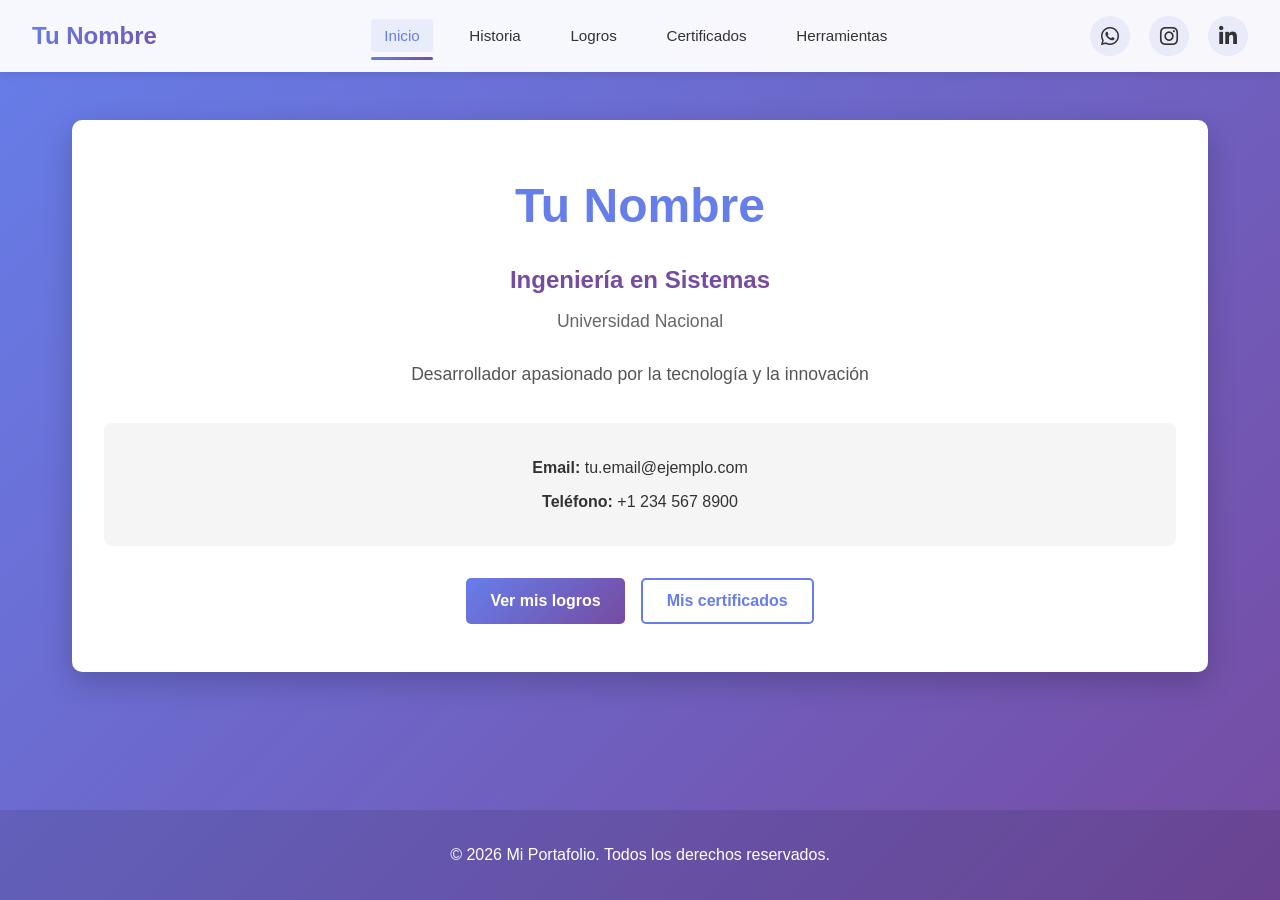
==== index.html @ fd54b454 "Add files via upload" ====
<!DOCTYPE html>
<html lang="es">
<head>
    <meta charset="UTF-8">
    <meta name="viewport" content="width=device-width, initial-scale=1.0">
    <title>Mi Portafolio</title>
    <link rel="stylesheet" href="style.css">
    <link rel="stylesheet" href="https://cdnjs.cloudflare.com/ajax/libs/font-awesome/6.4.0/css/all.min.css">
</head>
<body>
    <div class="container">
        <!-- Header/Navbar -->
        <header class="header">
            <nav class="navbar">
                <div class="nav-brand">
                    <h1 class="brand-name" id="nombreHeader"></h1>
                </div>
                <ul class="nav-menu">
                    <li><a href="#" class="nav-link active" data-seccion="inicio">Inicio</a></li>
                    <li><a href="#" class="nav-link" data-seccion="historia">Historia</a></li>
                    <li><a href="#" class="nav-link" data-seccion="logros">Logros</a></li>
                    <li><a href="#" class="nav-link" data-seccion="certificados">Certificados</a></li>
                    <li><a href="#" class="nav-link" data-seccion="herramientas">Herramientas</a></li>
                </ul>
                <div class="social-links">
                    <a href="#" id="whatsappLink" target="_blank" title="WhatsApp" class="social-link">
                        <i class="fab fa-whatsapp"></i>
                    </a>
                    <a href="#" id="instagramLink" target="_blank" title="Instagram" class="social-link">
                        <i class="fab fa-instagram"></i>
                    </a>
                    <a href="#" id="linkedinLink" target="_blank" title="LinkedIn" class="social-link">
                        <i class="fab fa-linkedin-in"></i>
                    </a>
                </div>
                <div class="hamburger">
                    <span></span>
                    <span></span>
                    <span></span>
                </div>
            </nav>
        </header>

        <!-- Main Content -->
        <main class="main-content">
            
            <!-- Sección Inicio -->
            <section id="inicio" class="seccion active">
                <div class="hero">
                    <div class="hero-content">
                        <h2 id="nombreCompleto"></h2>
                        <p class="carrera" id="carreraTexto"></p>
                        <p class="univerisidad" id="universidadTexto"></p>
                        <p class="resumen" id="resumenTexto"></p>
                        <div class="contacto-info">
                            <p><strong>Email:</strong> <span id="emailTexto"></span></p>
                            <p><strong>Teléfono:</strong> <span id="telefonoTexto"></span></p>
                        </div>
                        <div class="botones-inicio">
                            <button class="btn btn-primary" onclick="irSeccion('logros')">Ver mis logros</button>
                            <button class="btn btn-secondary" onclick="irSeccion('certificados')">Mis certificados</button>
                        </div>
                    </div>
                </div>
            </section>

            <!-- Sección Historia -->
            <section id="historia" class="seccion">
                <div class="seccion-content">
                    <h2 id="historiaTitle"></h2>
                    <p id="historiaTexto" class="descripcion-general"></p>
                    <div class="timeline">
                        <div id="timelineContainer"></div>
                    </div>
                </div>
            </section>

            <!-- Sección Logros -->
            <section id="logros" class="seccion">
                <div class="seccion-content">
                    <h2 id="logrosTitle"></h2>
                    <div class="logros-grid" id="logrosContainer"></div>
                </div>
            </section>

            <!-- Sección Certificados -->
            <section id="certificados" class="seccion">
                <div class="seccion-content">
                    <h2 id="certificadosTitle"></h2>
                    <div class="certificados-grid" id="certificadosContainer"></div>
                </div>
            </section>

            <!-- Sección Herramientas -->
            <section id="herramientas" class="seccion">
                <div class="seccion-content">
                    <h2 id="herramientasTitle"></h2>
                    <div class="herramientas-grid" id="herramientasContainer"></div>
                </div>
            </section>

        </main>

        <!-- Footer -->
        <footer class="footer">
            <p>&copy; 2026 Mi Portafolio. Todos los derechos reservados.</p>
        </footer>
    </div>

    <script src="script.js"></script>
</body>
</html>
---- style.css ----
* {
    margin: 0;
    padding: 0;
    box-sizing: border-box;
}

body {
    font-family: 'Segoe UI', Tahoma, Geneva, Verdana, sans-serif;
    color: #333;
    line-height: 1.6;
    background: linear-gradient(135deg, #667eea 0%, #764ba2 100%);
    min-height: 100vh;
}

.container {
    display: flex;
    flex-direction: column;
    min-height: 100vh;
}

/* Header y Navbar */
.header {
    background: rgba(255, 255, 255, 0.95);
    box-shadow: 0 2px 10px rgba(0, 0, 0, 0.1);
    position: sticky;
    top: 0;
    z-index: 1000;
}

.navbar {
    display: flex;
    justify-content: space-between;
    align-items: center;
    padding: 1rem 2rem;
    max-width: 100%;
    margin: 0 auto;
    width: 100%;
    gap: 1rem;
}

.nav-brand {
    flex: 0 0 auto;
    min-width: 150px;
}

.brand-name {
    font-size: 1.5rem;
    font-weight: 700;
    background: linear-gradient(135deg, #667eea 0%, #764ba2 100%);
    -webkit-background-clip: text;
    -webkit-text-fill-color: transparent;
    background-clip: text;
    margin: 0;
}

.nav-menu {
    display: flex;
    list-style: none;
    gap: 1.5rem;
    flex: 1;
    justify-content: center;
    align-items: center;
}

.nav-link {
    text-decoration: none;
    color: #333;
    font-weight: 500;
    padding: 0.5rem 0.8rem;
    border-radius: 4px;
    transition: all 0.3s ease;
    position: relative;
    white-space: nowrap;
    font-size: 0.95rem;
}

.nav-link:hover,
.nav-link.active {
    color: #667eea;
    background: rgba(102, 126, 234, 0.1);
}

.nav-link.active::after {
    content: '';
    position: absolute;
    bottom: -8px;
    left: 0;
    right: 0;
    height: 3px;
    background: linear-gradient(135deg, #667eea 0%, #764ba2 100%);
    border-radius: 2px;
}

/* Social Links */
.social-links {
    display: flex;
    gap: 1.2rem;
    align-items: center;
    flex: 0 0 auto;
    min-width: 120px;
}

.social-link {
    color: #333;
    font-size: 1.3rem;
    transition: all 0.3s ease;
    text-decoration: none;
    display: inline-flex;
    align-items: center;
    justify-content: center;
    width: 40px;
    height: 40px;
    border-radius: 50%;
    background: rgba(102, 126, 234, 0.1);
}

.social-link:hover {
    color: white;
    background: linear-gradient(135deg, #667eea 0%, #764ba2 100%);
    transform: scale(1.1) translateY(-3px);
}

.hamburger {
    display: none;
    flex-direction: column;
    cursor: pointer;
}

.hamburger span {
    width: 25px;
    height: 3px;
    background: #333;
    margin: 5px 0;
    border-radius: 3px;
    transition: all 0.3s ease;
}

/* Main Content */
.main-content {
    flex: 1;
    max-width: 1200px;
    width: 100%;
    margin: 0 auto;
    padding: 3rem 2rem;
}

.seccion {
    display: none;
    animation: fadeIn 0.5s ease-in-out;
}

.seccion.active {
    display: block;
}

@keyframes fadeIn {
    from {
        opacity: 0;
        transform: translateY(20px);
    }
    to {
        opacity: 1;
        transform: translateY(0);
    }
}

.seccion-content {
    background: white;
    border-radius: 10px;
    padding: 3rem 2rem;
    box-shadow: 0 10px 30px rgba(0, 0, 0, 0.2);
}

.seccion h2 {
    font-size: 2.5rem;
    margin-bottom: 2rem;
    color: #667eea;
    text-align: center;
}

/* Hero Section */
.hero {
    background: white;
    border-radius: 10px;
    padding: 3rem 2rem;
    box-shadow: 0 10px 30px rgba(0, 0, 0, 0.2);
}

.hero-content {
    text-align: center;
}

.hero-content h2 {
    font-size: 3rem;
    color: #667eea;
    margin-bottom: 1rem;
}

.carrera {
    font-size: 1.5rem;
    color: #764ba2;
    font-weight: 600;
    margin-bottom: 0.5rem;
}

.univerisidad {
    font-size: 1.1rem;
    color: #666;
    margin-bottom: 1.5rem;
}

.resumen {
    font-size: 1.1rem;
    color: #555;
    margin-bottom: 2rem;
    line-height: 1.8;
}

.contacto-info {
    background: #f5f5f5;
    padding: 1.5rem;
    border-radius: 8px;
    margin: 2rem 0;
}

.contacto-info p {
    margin: 0.5rem 0;
    color: #333;
}

.botones-inicio {
    display: flex;
    gap: 1rem;
    justify-content: center;
    margin-top: 2rem;
}

.btn {
    padding: 0.75rem 1.5rem;
    border: none;
    border-radius: 5px;
    font-size: 1rem;
    cursor: pointer;
    transition: all 0.3s ease;
    font-weight: 600;
}

.btn-primary {
    background: linear-gradient(135deg, #667eea 0%, #764ba2 100%);
    color: white;
}

.btn-primary:hover {
    transform: translateY(-3px);
    box-shadow: 0 10px 20px rgba(102, 126, 234, 0.3);
}

.btn-secondary {
    background: white;
    color: #667eea;
    border: 2px solid #667eea;
}

.btn-secondary:hover {
    background: #667eea;
    color: white;
}

/* Timeline */
.timeline {
    position: relative;
    padding: 2rem 0;
}

.timeline::before {
    content: '';
    position: absolute;
    left: 50%;
    transform: translateX(-50%);
    width: 2px;
    height: 100%;
    background: #e0e0e0;
}

.timeline-item {
    margin-bottom: 2rem;
    position: relative;
}

.timeline-item:nth-child(odd) .timeline-content {
    margin-left: 0;
    margin-right: 52%;
    text-align: right;
}

.timeline-item:nth-child(even) .timeline-content {
    margin-left: 52%;
}

.timeline-marker {
    position: absolute;
    left: 50%;
    top: 0;
    transform: translateX(-50%);
    width: 15px;
    height: 15px;
    background: #667eea;
    border: 3px solid white;
    border-radius: 50%;
    box-shadow: 0 0 0 3px #667eea;
}

.timeline-content {
    background: #f9f9f9;
    padding: 1.5rem;
    border-radius: 8px;
    border-left: 3px solid #667eea;
}

.timeline-content h3 {
    color: #667eea;
    margin-bottom: 0.5rem;
}

.timeline-content .ano {
    color: #764ba2;
    font-weight: 600;
}

/* Logros Grid */
.logros-grid {
    display: grid;
    grid-template-columns: repeat(auto-fit, minmax(250px, 1fr));
    gap: 2rem;
    margin-top: 2rem;
}

.logro-card {
    background: linear-gradient(135deg, #667eea 0%, #764ba2 100%);
    padding: 2rem;
    border-radius: 10px;
    text-align: center;
    color: white;
    transition: all 0.3s ease;
    box-shadow: 0 5px 15px rgba(0, 0, 0, 0.1);
}

.logro-card:hover {
    transform: translateY(-10px);
    box-shadow: 0 15px 30px rgba(102, 126, 234, 0.3);
}

.logro-icon {
    font-size: 3rem;
    margin-bottom: 1rem;
}

.logro-card h3 {
    font-size: 1.5rem;
    margin-bottom: 1rem;
}

.logro-card p {
    font-size: 0.95rem;
    line-height: 1.6;
}

/* Certificados Grid */
.certificados-grid {
    display: grid;
    grid-template-columns: repeat(auto-fit, minmax(280px, 1fr));
    gap: 2rem;
    margin-top: 2rem;
}

.certificado-card {
    background: white;
    border: 2px solid #e0e0e0;
    border-radius: 10px;
    padding: 2rem;
    transition: all 0.3s ease;
}

.certificado-card:hover {
    border-color: #667eea;
    box-shadow: 0 10px 25px rgba(102, 126, 234, 0.2);
    transform: translateY(-5px);
}

.certificado-card h3 {
    color: #667eea;
    margin-bottom: 0.5rem;
}

.certificado-meta {
    display: flex;
    gap: 1rem;
    margin: 1rem 0;
    flex-wrap: wrap;
}

.certificado-meta span {
    background: #f0f0f0;
    padding: 0.4rem 0.8rem;
    border-radius: 4px;
    font-size: 0.9rem;
    color: #666;
}

.certificado-card p {
    color: #555;
    margin-top: 1rem;
}

/* Herramientas Grid */
.herramientas-grid {
    display: grid;
    grid-template-columns: repeat(auto-fit, minmax(280px, 1fr));
    gap: 2rem;
    margin-top: 2rem;
}

.herramienta-categoria {
    background: white;
    border-radius: 10px;
    padding: 2rem;
    border-left: 5px solid #667eea;
    box-shadow: 0 5px 15px rgba(0, 0, 0, 0.1);
}

.herramienta-categoria h3 {
    color: #667eea;
    margin-bottom: 1.5rem;
    font-size: 1.3rem;
}

.herramienta-lista {
    display: flex;
    flex-wrap: wrap;
    gap: 0.8rem;
}

.herramienta-tag {
    background: linear-gradient(135deg, #667eea 0%, #764ba2 100%);
    color: white;
    padding: 0.6rem 1.2rem;
    border-radius: 20px;
    font-size: 0.9rem;
    transition: all 0.3s ease;
}

.herramienta-tag:hover {
    transform: scale(1.1);
}

/* Footer */
.footer {
    background: rgba(0, 0, 0, 0.1);
    color: white;
    text-align: center;
    padding: 2rem;
    margin-top: auto;
}

/* Responsividad 1024px y superiores */
@media (max-width: 1024px) {
    .main-content {
        padding: 2rem 1.5rem;
    }

    .seccion-content {
        padding: 2.5rem 1.5rem;
    }

    .hero-content h2 {
        font-size: 2.5rem;
    }

    .seccion h2 {
        font-size: 2rem;
    }

    .timeline::before {
        left: 20px;
    }

    .timeline-item:nth-child(odd) .timeline-content,
    .timeline-item:nth-child(even) .timeline-content {
        margin-left: 60px;
        margin-right: 0;
        text-align: left;
    }

    .timeline-marker {
        left: 20px;
        transform: translateX(-50%);
    }

    .nav-menu {
        gap: 1rem;
    }

    .nav-link {
        padding: 0.5rem 0.6rem;
        font-size: 0.9rem;
    }

    .social-link {
        font-size: 1.1rem;
        width: 36px;
        height: 36px;
    }
}

/* Responsividad 768px */
@media (max-width: 768px) {
    .navbar {
        padding: 1rem 1.5rem;
        flex-wrap: wrap;
        gap: 0.5rem;
    }

    .nav-brand {
        flex: 0 0 auto;
        min-width: 120px;
    }

    .brand-name {
        font-size: 1.3rem;
    }

    .nav-menu {
        display: none;
        position: absolute;
        top: 100%;
        left: 0;
        right: 0;
        flex-direction: column;
        background: white;
        padding: 1rem;
        gap: 0.5rem;
        box-shadow: 0 5px 15px rgba(0, 0, 0, 0.1);
        flex-basis: 100%;
    }

    .nav-menu.active {
        display: flex;
    }

    .social-links {
        display: none;
    }

    .hamburger {
        display: flex;
    }

    .hamburger.active span:nth-child(1) {
        transform: rotate(45deg) translateY(10px);
    }

    .hamburger.active span:nth-child(2) {
        opacity: 0;
    }

    .hamburger.active span:nth-child(3) {
        transform: rotate(-45deg) translateY(-10px);
    }

    .main-content {
        padding: 1.5rem 1rem;
    }

    .seccion-content {
        padding: 2rem 1.5rem;
    }

    .hero-content h2 {
        font-size: 2rem;
    }

    .carrera {
        font-size: 1.2rem;
    }

    .seccion h2 {
        font-size: 1.8rem;
    }

    .botones-inicio {
        flex-direction: column;
        gap: 1rem;
    }

    .logros-grid,
    .certificados-grid,
    .herramientas-grid {
        grid-template-columns: 1fr;
    }

    .contacto-info {
        padding: 1rem;
    }

    .resumen {
        font-size: 1rem;
    }
}

/* Responsividad 425px */
@media (max-width: 425px) {
    body {
        font-size: 14px;
    }

    .navbar {
        padding: 0.8rem 1rem;
    }

    .brand-name {
        font-size: 1.3rem;
    }

    .main-content {
        padding: 1rem 0.8rem;
    }

    .seccion-content {
        padding: 1.5rem 1rem;
        border-radius: 8px;
    }

    .hero {
        padding: 1.5rem 1rem;
    }

    .hero-content h2 {
        font-size: 1.5rem;
        margin-bottom: 0.8rem;
    }

    .carrera {
        font-size: 1rem;
    }

    .univerisidad {
        font-size: 0.95rem;
    }

    .seccion h2 {
        font-size: 1.5rem;
        margin-bottom: 1.5rem;
    }

    .logro-card {
        padding: 1.5rem 1rem;
    }

    .logro-icon {
        font-size: 2.5rem;
    }

    .logro-card h3 {
        font-size: 1.2rem;
    }

    .certificado-card {
        padding: 1.5rem;
    }

    .herramienta-tag {
        padding: 0.5rem 1rem;
        font-size: 0.85rem;
    }

    .btn {
        padding: 0.6rem 1.2rem;
        font-size: 0.95rem;
    }

    .contacto-info p {
        font-size: 0.9rem;
    }

    .timeline-content {
        padding: 1rem;
    }

    .timeline-item {
        margin-bottom: 1.5rem;
    }
}

/* Responsividad 375px */
@media (max-width: 375px) {
    .navbar {
        padding: 0.7rem 0.8rem;
    }

    .brand-name {
        font-size: 1.2rem;
    }

    .hero-content h2 {
        font-size: 1.3rem;
    }

    .carrera {
        font-size: 0.95rem;
    }

    .seccion h2 {
        font-size: 1.3rem;
        margin-bottom: 1rem;
    }

    .logro-icon {
        font-size: 2.2rem;
    }

    .logro-card h3 {
        font-size: 1rem;
    }

    .logro-card p {
        font-size: 0.85rem;
    }

    .herramienta-tag {
        padding: 0.4rem 0.8rem;
        font-size: 0.8rem;
    }

    .certificado-meta {
        gap: 0.5rem;
    }

    .certificado-meta span {
        font-size: 0.8rem;
        padding: 0.3rem 0.6rem;
    }

    .resumen {
        font-size: 0.95rem;
    }

    .contacto-info {
        padding: 0.8rem;
    }
}

/* Responsividad 320px */
@media (max-width: 320px) {
    body {
        font-size: 13px;
    }

    .navbar {
        padding: 0.6rem 0.5rem;
    }

    .brand-name {
        font-size: 1rem;
    }

    .main-content {
        padding: 0.8rem 0.5rem;
    }

    .seccion-content,
    .hero {
        padding: 1.2rem 0.8rem;
    }

    .hero-content h2 {
        font-size: 1.1rem;
    }

    .carrera {
        font-size: 0.9rem;
    }

    .seccion h2 {
        font-size: 1.1rem;
        margin-bottom: 0.8rem;
    }

    .logro-card {
        padding: 1rem 0.8rem;
    }

    .logro-icon {
        font-size: 2rem;
        margin-bottom: 0.5rem;
    }

    .logro-card h3 {
        font-size: 0.95rem;
        margin-bottom: 0.5rem;
    }

    .logro-card p {
        font-size: 0.8rem;
    }

    .certificado-card {
        padding: 1rem 0.8rem;
    }

    .certificado-card h3 {
        font-size: 1rem;
    }

    .certificado-meta {
        gap: 0.3rem;
    }

    .certificado-meta span {
        font-size: 0.75rem;
        padding: 0.25rem 0.5rem;
    }

    .herramienta-tag {
        padding: 0.35rem 0.7rem;
        font-size: 0.75rem;
    }

    .btn {
        padding: 0.5rem 1rem;
        font-size: 0.9rem;
    }

    .botones-inicio {
        gap: 0.5rem;
    }

    .resumen {
        font-size: 0.9rem;
    }

    .contacto-info {
        padding: 0.6rem;
        margin: 1rem 0;
    }

    .contacto-info p {
        font-size: 0.8rem;
        margin: 0.3rem 0;
    }

    .footer {
        padding: 1rem 0.5rem;
        font-size: 0.8rem;
    }
}

/* Animaciones y transiciones */
.seccion-content {
    transition: all 0.3s ease;
}

.logro-card,
.certificado-card,
.herramienta-categoria {
    transition: all 0.3s ease;
}
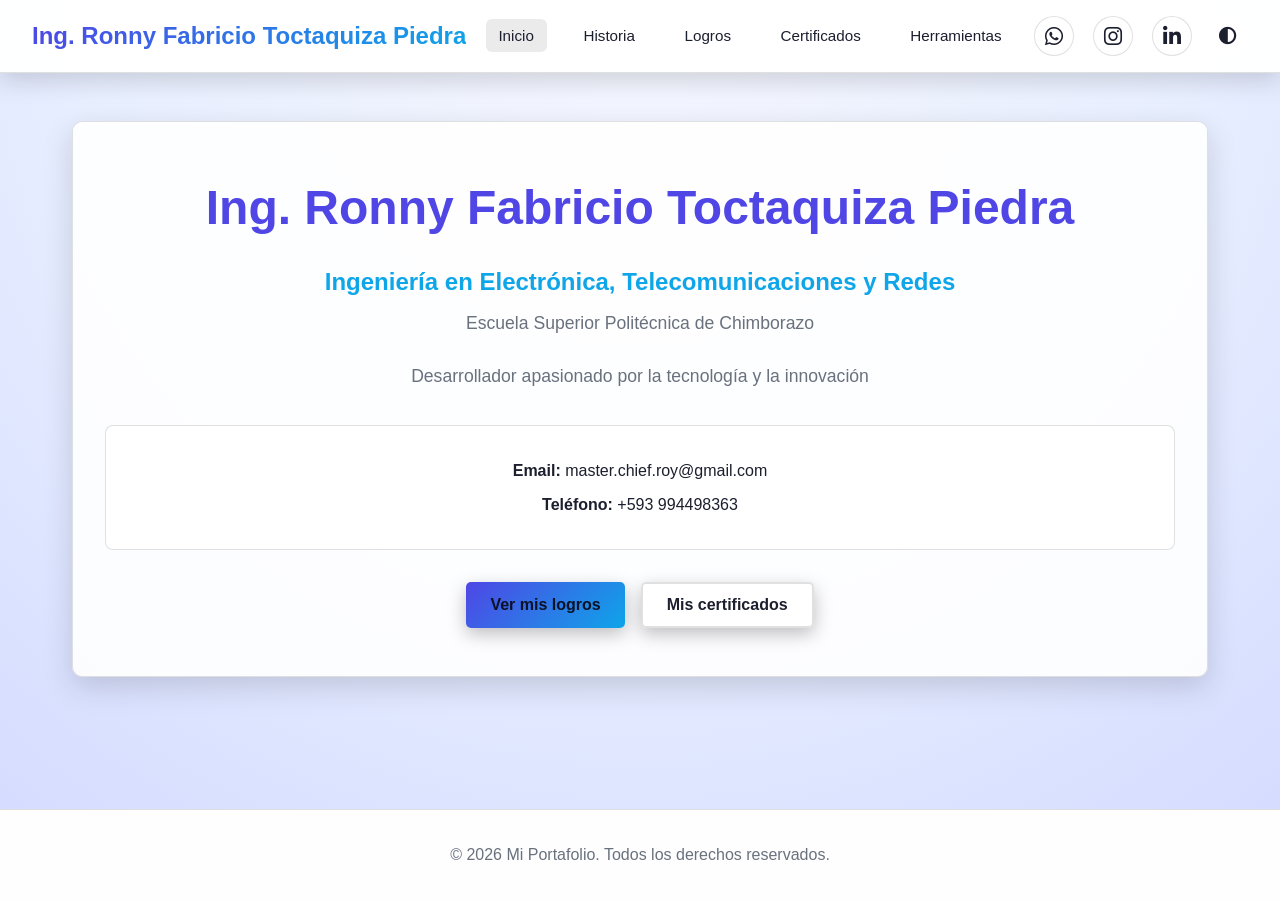
==== commit 5d2dc636: "Mejoras 1.1" ====
--- a/index.html
+++ b/index.html
@@ -33,7 +33,10 @@
                         <i class="fab fa-linkedin-in"></i>
                     </a>
                 </div>
-                <div class="hamburger">
+                <button id="themeToggle" class="theme-toggle" aria-label="Cambiar modo de tema: claro, oscuro o automático">
+                    <i class="fas fa-moon"></i>
+                </button>
+                <div class="hamburger" aria-label="Abrir menú de navegación" role="button" tabindex="0">
                     <span></span>
                     <span></span>
                     <span></span>
@@ -107,6 +110,49 @@
         </footer>
     </div>
 
+    <!-- Botón Back to Top -->
+    <button id="backToTop" class="back-to-top" aria-label="Volver arriba">
+        <i class="fas fa-arrow-up"></i>
+    </button>
+
+    <!-- Modal para certificados -->
+    <div id="certificadoModal" class="modal-overlay">
+        <div class="modal-content certificado-modal">
+            <button class="modal-close" id="modalClose" aria-label="Cerrar modal de certificado">&times;</button>
+            <div class="certificado-modal-header">
+                <div class="certificado-seal">
+                    <i class="fas fa-award certificado-seal-icon"></i>
+                </div>
+                <h2 class="certificado-modal-title" id="modalTitle"></h2>
+                <div class="certificado-ribbon">
+                    <span>Certificado</span>
+                </div>
+            </div>
+            <div class="certificado-modal-body">
+                <div class="certificado-modal-icon" id="modalIcon"></div>
+                <div class="certificado-modal-details">
+                    <div class="certificado-modal-meta">
+                        <div class="meta-item">
+                            <strong>Plataforma:</strong> <span id="modalPlataforma"></span>
+                        </div>
+                        <div class="meta-item">
+                            <strong>Año:</strong> <span id="modalFecha"></span>
+                        </div>
+                    </div>
+                    <div class="certificado-modal-description">
+                        <p id="modalDescription"></p>
+                    </div>
+                </div>
+            </div>
+            <div class="certificado-modal-footer">
+                <div class="certificado-signature">
+                    <div class="signature-line"></div>
+                    <span class="signature-text">Certificado Oficial</span>
+                </div>
+            </div>
+        </div>
+    </div>
+
     <script src="script.js"></script>
 </body>
 </html>
--- a/style.css
+++ b/style.css
@@ -4,11 +4,47 @@
     box-sizing: border-box;
 }
 
+:root {
+    --bg: radial-gradient(circle at top, #0b1228 0%, #0c101c 40%, #090b14 100%);
+    --text: #e7e7f5;
+    --muted: rgba(231, 231, 245, 0.8);
+    --surface: rgba(18, 22, 38, 0.9);
+    --surface-2: rgba(10, 14, 24, 0.88);
+    --border: rgba(255, 255, 255, 0.08);
+    --accent: #7c5cff;
+    --accent2: #54d6ff;
+    --accent3: #ffd166;
+    --card: rgba(18, 22, 38, 0.87);
+    --card-border: rgba(255, 255, 255, 0.1);
+    --btn-bg: linear-gradient(135deg, var(--accent) 0%, var(--accent2) 100%);
+    --btn-text: #0b1228;
+    --link-hover: rgba(255, 255, 255, 0.12);
+    --shadow: rgba(0, 0, 0, 0.5);
+}
+
+body.light {
+    --bg: radial-gradient(circle at top, #f5f7ff 0%, #e8efff 50%, #d2d9ff 100%);
+    --text: #1b1f2e;
+    --muted: rgba(55, 65, 81, 0.75);
+    --surface: rgba(255, 255, 255, 0.95);
+    --surface-2: rgba(255, 255, 255, 0.98);
+    --border: rgba(0, 0, 0, 0.12);
+    --accent: #4f46e5;
+    --accent2: #0ea5e9;
+    --accent3: #f59e0b;
+    --card: rgba(255, 255, 255, 0.9);
+    --card-border: rgba(0, 0, 0, 0.12);
+    --btn-bg: linear-gradient(135deg, var(--accent) 0%, var(--accent2) 100%);
+    --btn-text: #0b1228;
+    --link-hover: rgba(0, 0, 0, 0.08);
+    --shadow: rgba(0, 0, 0, 0.15);
+}
+
 body {
     font-family: 'Segoe UI', Tahoma, Geneva, Verdana, sans-serif;
-    color: #333;
+    color: var(--text);
     line-height: 1.6;
-    background: linear-gradient(135deg, #667eea 0%, #764ba2 100%);
+    background: var(--bg);
     min-height: 100vh;
 }
 
@@ -20,8 +56,9 @@
 
 /* Header y Navbar */
 .header {
-    background: rgba(255, 255, 255, 0.95);
-    box-shadow: 0 2px 10px rgba(0, 0, 0, 0.1);
+    background: var(--surface-2);
+    box-shadow: 0 8px 25px var(--shadow);
+    border-bottom: 1px solid var(--border);
     position: sticky;
     top: 0;
     z-index: 1000;
@@ -46,7 +83,7 @@
 .brand-name {
     font-size: 1.5rem;
     font-weight: 700;
-    background: linear-gradient(135deg, #667eea 0%, #764ba2 100%);
+    background: linear-gradient(135deg, var(--accent) 0%, var(--accent2) 100%);
     -webkit-background-clip: text;
     -webkit-text-fill-color: transparent;
     background-clip: text;
@@ -64,10 +101,10 @@
 
 .nav-link {
     text-decoration: none;
-    color: #333;
+    color: var(--text);
     font-weight: 500;
     padding: 0.5rem 0.8rem;
-    border-radius: 4px;
+    border-radius: 6px;
     transition: all 0.3s ease;
     position: relative;
     white-space: nowrap;
@@ -76,8 +113,8 @@
 
 .nav-link:hover,
 .nav-link.active {
-    color: #667eea;
-    background: rgba(102, 126, 234, 0.1);
+    color: var(--text);
+    background: var(--link-hover);
 }
 
 .nav-link.active::after {
@@ -87,7 +124,7 @@
     left: 0;
     right: 0;
     height: 3px;
-    background: linear-gradient(135deg, #667eea 0%, #764ba2 100%);
+    background: linear-gradient(135deg, var(--accent) 0%, var(--accent2) 100%);
     border-radius: 2px;
 }
 
@@ -101,7 +138,7 @@
 }
 
 .social-link {
-    color: #333;
+    color: var(--text);
     font-size: 1.3rem;
     transition: all 0.3s ease;
     text-decoration: none;
@@ -111,13 +148,35 @@
     width: 40px;
     height: 40px;
     border-radius: 50%;
-    background: rgba(102, 126, 234, 0.1);
+    background: var(--surface);
+    border: 1px solid var(--border);
 }
 
 .social-link:hover {
-    color: white;
-    background: linear-gradient(135deg, #667eea 0%, #764ba2 100%);
+    color: var(--btn-text);
+    background: linear-gradient(135deg, var(--accent) 0%, var(--accent2) 100%);
     transform: scale(1.1) translateY(-3px);
+}
+
+.theme-toggle {
+    display: inline-flex;
+    align-items: center;
+    justify-content: center;
+    width: 40px;
+    height: 40px;
+    border-radius: 50%;
+    background: var(--surface);
+    border: 1px solid var(--border);
+    color: var(--text);
+    font-size: 1.1rem;
+    cursor: pointer;
+    transition: all 0.25s ease;
+}
+
+.theme-toggle:hover {
+    background: linear-gradient(135deg, var(--accent) 0%, var(--accent2) 100%);
+    color: var(--btn-text);
+    transform: scale(1.1) translateY(-2px);
 }
 
 .hamburger {
@@ -129,7 +188,7 @@
 .hamburger span {
     width: 25px;
     height: 3px;
-    background: #333;
+    background: var(--text);
     margin: 5px 0;
     border-radius: 3px;
     transition: all 0.3s ease;
@@ -165,25 +224,27 @@
 }
 
 .seccion-content {
-    background: white;
+    background: var(--surface);
     border-radius: 10px;
     padding: 3rem 2rem;
-    box-shadow: 0 10px 30px rgba(0, 0, 0, 0.2);
+    box-shadow: 0 10px 30px var(--shadow);
+    border: 1px solid var(--border);
 }
 
 .seccion h2 {
     font-size: 2.5rem;
     margin-bottom: 2rem;
-    color: #667eea;
+    color: var(--accent);
     text-align: center;
 }
 
 /* Hero Section */
 .hero {
-    background: white;
+    background: var(--card);
     border-radius: 10px;
     padding: 3rem 2rem;
-    box-shadow: 0 10px 30px rgba(0, 0, 0, 0.2);
+    box-shadow: 0 10px 30px var(--shadow);
+    border: 1px solid var(--border);
 }
 
 .hero-content {
@@ -192,40 +253,41 @@
 
 .hero-content h2 {
     font-size: 3rem;
-    color: #667eea;
+    color: var(--accent);
     margin-bottom: 1rem;
 }
 
 .carrera {
     font-size: 1.5rem;
-    color: #764ba2;
+    color: var(--accent2);
     font-weight: 600;
     margin-bottom: 0.5rem;
 }
 
 .univerisidad {
     font-size: 1.1rem;
-    color: #666;
+    color: var(--muted);
     margin-bottom: 1.5rem;
 }
 
 .resumen {
     font-size: 1.1rem;
-    color: #555;
+    color: var(--muted);
     margin-bottom: 2rem;
     line-height: 1.8;
 }
 
 .contacto-info {
-    background: #f5f5f5;
+    background: var(--surface);
     padding: 1.5rem;
     border-radius: 8px;
     margin: 2rem 0;
+    border: 1px solid var(--border);
 }
 
 .contacto-info p {
     margin: 0.5rem 0;
-    color: #333;
+    color: var(--text);
 }
 
 .botones-inicio {
@@ -241,29 +303,30 @@
     border-radius: 5px;
     font-size: 1rem;
     cursor: pointer;
-    transition: all 0.3s ease;
+    transition: all 0.25s ease;
     font-weight: 600;
+    box-shadow: 0 6px 18px rgba(0, 0, 0, 0.25);
 }
 
 .btn-primary {
-    background: linear-gradient(135deg, #667eea 0%, #764ba2 100%);
-    color: white;
+    background: var(--btn-bg);
+    color: var(--btn-text);
 }
 
 .btn-primary:hover {
     transform: translateY(-3px);
-    box-shadow: 0 10px 20px rgba(102, 126, 234, 0.3);
+    box-shadow: 0 12px 24px rgba(0, 0, 0, 0.3);
 }
 
 .btn-secondary {
-    background: white;
-    color: #667eea;
-    border: 2px solid #667eea;
+    background: var(--surface);
+    color: var(--text);
+    border: 2px solid var(--border);
 }
 
 .btn-secondary:hover {
-    background: #667eea;
-    color: white;
+    background: rgba(255, 255, 255, 0.12);
+    color: var(--text);
 }
 
 /* Timeline */
@@ -279,7 +342,7 @@
     transform: translateX(-50%);
     width: 2px;
     height: 100%;
-    background: #e0e0e0;
+    background: rgba(255, 255, 255, 0.15);
 }
 
 .timeline-item {
@@ -304,26 +367,27 @@
     transform: translateX(-50%);
     width: 15px;
     height: 15px;
-    background: #667eea;
-    border: 3px solid white;
+    background: var(--accent);
+    border: 3px solid rgba(255, 255, 255, 0.15);
     border-radius: 50%;
-    box-shadow: 0 0 0 3px #667eea;
+    box-shadow: 0 0 0 3px rgba(124, 92, 255, 0.35);
 }
 
 .timeline-content {
-    background: #f9f9f9;
+    background: var(--surface);
     padding: 1.5rem;
     border-radius: 8px;
-    border-left: 3px solid #667eea;
+    border-left: 3px solid var(--accent);
+    border: 1px solid var(--border);
 }
 
 .timeline-content h3 {
-    color: #667eea;
+    color: var(--accent2);
     margin-bottom: 0.5rem;
 }
 
 .timeline-content .ano {
-    color: #764ba2;
+    color: var(--accent);
     font-weight: 600;
 }
 
@@ -336,23 +400,28 @@
 }
 
 .logro-card {
-    background: linear-gradient(135deg, #667eea 0%, #764ba2 100%);
+    background: linear-gradient(135deg, var(--accent) 0%, var(--accent3) 100%);
     padding: 2rem;
     border-radius: 10px;
     text-align: center;
-    color: white;
+    color: var(--text);
     transition: all 0.3s ease;
-    box-shadow: 0 5px 15px rgba(0, 0, 0, 0.1);
+    box-shadow: 0 5px 15px rgba(0, 0, 0, 0.25);
 }
 
 .logro-card:hover {
     transform: translateY(-10px);
-    box-shadow: 0 15px 30px rgba(102, 126, 234, 0.3);
+    box-shadow: 0 15px 30px rgba(124, 92, 255, 0.3);
 }
 
 .logro-icon {
-    font-size: 3rem;
+    font-size: 2.8rem;
     margin-bottom: 1rem;
+    color: var(--btn-text);
+}
+
+.logro-icon i {
+    display: inline-block;
 }
 
 .logro-card h3 {
@@ -374,22 +443,33 @@
 }
 
 .certificado-card {
-    background: white;
-    border: 2px solid #e0e0e0;
+    background: var(--card);
+    border: 2px solid var(--card-border);
     border-radius: 10px;
     padding: 2rem;
     transition: all 0.3s ease;
 }
 
 .certificado-card:hover {
-    border-color: #667eea;
-    box-shadow: 0 10px 25px rgba(102, 126, 234, 0.2);
+    border-color: rgba(124, 92, 255, 0.8);
+    box-shadow: 0 10px 25px rgba(124, 92, 255, 0.25);
     transform: translateY(-5px);
 }
 
 .certificado-card h3 {
-    color: #667eea;
-    margin-bottom: 0.5rem;
+    color: var(--accent2);
+    margin: 0.5rem 0 0.75rem;
+}
+
+.certificado-header {
+    display: flex;
+    align-items: center;
+    gap: 0.75rem;
+}
+
+.certificado-icon {
+    font-size: 1.6rem;
+    color: var(--accent);
 }
 
 .certificado-meta {
@@ -400,66 +480,133 @@
 }
 
 .certificado-meta span {
-    background: #f0f0f0;
+    background: rgba(255, 255, 255, 0.06);
     padding: 0.4rem 0.8rem;
     border-radius: 4px;
     font-size: 0.9rem;
-    color: #666;
+    color: var(--muted);
 }
 
 .certificado-card p {
-    color: #555;
+    color: var(--text);
     margin-top: 1rem;
 }
 
-/* Herramientas Grid */
+/* Herramientas / Skills Grid */
 .herramientas-grid {
     display: grid;
-    grid-template-columns: repeat(auto-fit, minmax(280px, 1fr));
+    grid-template-columns: repeat(auto-fit, minmax(260px, 1fr));
     gap: 2rem;
     margin-top: 2rem;
 }
 
-.herramienta-categoria {
-    background: white;
-    border-radius: 10px;
+.skill-card {
+    background: var(--card);
+    border-radius: 15px;
     padding: 2rem;
-    border-left: 5px solid #667eea;
-    box-shadow: 0 5px 15px rgba(0, 0, 0, 0.1);
-}
-
-.herramienta-categoria h3 {
-    color: #667eea;
+    transition: all 0.3s ease;
+    box-shadow: 0 8px 20px rgba(0, 0, 0, 0.25);
+    border: 1px solid var(--border);
+    position: relative;
+    overflow: hidden;
+    opacity: 0;
+    transform: translateY(22px);
+}
+
+.skill-card.in-view {
+    opacity: 1;
+    transform: translateY(0);
+}
+
+.skill-card::before {
+    content: '';
+    position: absolute;
+    inset: 0;
+    background: linear-gradient(135deg, rgba(124, 92, 255, 0.18), rgba(84, 214, 255, 0.08), rgba(255, 209, 102, 0.12));
+    opacity: 0;
+    transition: opacity 0.35s ease;
+}
+
+.skill-card:hover::before {
+    opacity: 1;
+}
+
+.skill-header {
+    display: flex;
+    flex-direction: column;
+    align-items: center;
+    gap: 0.7rem;
     margin-bottom: 1.5rem;
-    font-size: 1.3rem;
-}
-
-.herramienta-lista {
+}
+
+.skill-icon {
+    width: 56px;
+    height: 56px;
+    border-radius: 14px;
     display: flex;
-    flex-wrap: wrap;
-    gap: 0.8rem;
-}
-
-.herramienta-tag {
-    background: linear-gradient(135deg, #667eea 0%, #764ba2 100%);
-    color: white;
-    padding: 0.6rem 1.2rem;
-    border-radius: 20px;
-    font-size: 0.9rem;
+    align-items: center;
+    justify-content: center;
+    background: rgba(255, 255, 255, 0.1);
+    border: 1px solid rgba(255, 255, 255, 0.12);
+    color: var(--accent);
+    font-size: 1.6rem;
+}
+
+.skill-name {
+    font-size: 1.25rem;
+    font-weight: 700;
+    color: var(--text);
+    text-align: center;
+}
+
+.skill-progress {
+    width: 100%;
+    height: 10px;
+    border-radius: 999px;
+    background: rgba(255, 255, 255, 0.1);
+    overflow: hidden;
+    margin: 1.25rem 0 0.75rem;
+}
+
+.skill-bar {
+    height: 100%;
+    background: linear-gradient(135deg, var(--accent) 0%, var(--accent2) 100%);
+    width: 0;
+    border-radius: 999px;
+    transition: width 1.2s cubic-bezier(0.4, 0, 0.2, 1);
+    transform-origin: left;
+}
+
+.skill-card:hover .skill-bar {
+    animation: pulse-bar 0.6s ease-in-out;
+}
+
+.skill-value {
+    text-align: center;
+    font-weight: 600;
+    color: var(--muted);
+    transition: color 0.3s ease;
+}
+
+.skill-card:hover .skill-value {
+    color: var(--accent);
+    transform: scale(1.05);
     transition: all 0.3s ease;
 }
 
-.herramienta-tag:hover {
-    transform: scale(1.1);
+.skill-card:hover {
+    transform: translateY(-6px);
+    box-shadow: 0 18px 35px rgba(0, 0, 0, 0.35);
 }
 
 /* Footer */
 .footer {
-    background: rgba(0, 0, 0, 0.1);
-    color: white;
+    background: var(--surface-2);
+    color: var(--muted);
     text-align: center;
     padding: 2rem;
     margin-top: auto;
+    border-top: 1px solid var(--border);
 }
 
 /* Responsividad 1024px y superiores */
@@ -536,11 +683,12 @@
         left: 0;
         right: 0;
         flex-direction: column;
-        background: white;
+        background: var(--surface-2);
         padding: 1rem;
         gap: 0.5rem;
-        box-shadow: 0 5px 15px rgba(0, 0, 0, 0.1);
+        box-shadow: 0 5px 15px rgba(0, 0, 0, 0.35);
         flex-basis: 100%;
+        border-top: 1px solid var(--border);
     }
 
     .nav-menu.active {
@@ -864,3 +1012,568 @@
 .herramienta-categoria {
     transition: all 0.3s ease;
 }
+
+/* Modal Styles */
+.modal-overlay {
+    display: none;
+    position: fixed;
+    top: 0;
+    left: 0;
+    width: 100%;
+    height: 100%;
+    background: rgba(0, 0, 0, 0.8);
+    backdrop-filter: blur(5px);
+    z-index: 1000;
+    justify-content: center;
+    align-items: center;
+    animation: fadeIn 0.3s ease;
+}
+
+.modal-content {
+    background: var(--card);
+    border-radius: 15px;
+    max-width: 600px;
+    width: 90%;
+    max-height: 80vh;
+    overflow-y: auto;
+    position: relative;
+    box-shadow: 0 20px 40px rgba(0, 0, 0, 0.3);
+    animation: slideIn 0.3s ease;
+}
+
+.modal-close {
+    position: absolute;
+    top: 15px;
+    right: 15px;
+    background: none;
+    border: none;
+    font-size: 2rem;
+    color: var(--text);
+    cursor: pointer;
+    z-index: 1001;
+    transition: color 0.3s ease;
+}
+
+.modal-close:hover {
+    color: var(--accent);
+}
+
+/* Certificate Modal Specific Styles */
+.certificado-modal {
+    padding: 0;
+    border: 3px solid var(--accent);
+    background: linear-gradient(135deg, var(--card) 0%, rgba(124, 92, 255, 0.05) 100%);
+    position: relative;
+}
+
+.certificado-modal::before {
+    content: '';
+    position: absolute;
+    top: 0;
+    left: 0;
+    right: 0;
+    bottom: 0;
+    background: 
+        radial-gradient(circle at 20% 20%, rgba(124, 92, 255, 0.1) 0%, transparent 50%),
+        radial-gradient(circle at 80% 80%, rgba(255, 107, 53, 0.1) 0%, transparent 50%);
+    pointer-events: none;
+    border-radius: 15px;
+}
+
+.certificado-modal-header {
+    text-align: center;
+    padding: 2rem 2rem 1rem;
+    position: relative;
+    border-bottom: 2px solid var(--accent);
+    background: linear-gradient(90deg, rgba(124, 92, 255, 0.1) 0%, rgba(255, 107, 53, 0.1) 100%);
+}
+
+.certificado-seal {
+    position: absolute;
+    top: -20px;
+    left: 50%;
+    transform: translateX(-50%);
+    width: 60px;
+    height: 60px;
+    background: linear-gradient(45deg, var(--accent), var(--accent2));
+    border-radius: 50%;
+    display: flex;
+    align-items: center;
+    justify-content: center;
+    box-shadow: 0 4px 15px rgba(124, 92, 255, 0.3);
+}
+
+.certificado-seal-icon {
+    font-size: 2rem;
+    color: white;
+}
+
+.certificado-modal-title {
+    font-size: 1.8rem;
+    font-weight: 700;
+    color: var(--accent);
+    margin: 1rem 0 0.5rem;
+    font-style: italic;
+    text-transform: uppercase;
+    letter-spacing: 1px;
+}
+
+.certificado-ribbon {
+    position: absolute;
+    top: 10px;
+    right: 20px;
+    background: linear-gradient(45deg, var(--accent), var(--accent2));
+    color: white;
+    padding: 0.3rem 1rem;
+    border-radius: 20px;
+    font-size: 0.8rem;
+    font-weight: 600;
+    text-transform: uppercase;
+    letter-spacing: 0.5px;
+    box-shadow: 0 2px 8px rgba(124, 92, 255, 0.3);
+}
+
+.certificado-modal-body {
+    padding: 2rem;
+    display: flex;
+    flex-direction: column;
+    align-items: center;
+    gap: 1.5rem;
+}
+
+.certificado-modal-main-icon {
+    font-size: 4rem;
+    color: var(--accent);
+    margin-bottom: 0.5rem;
+}
+
+.certificado-modal-details {
+    width: 100%;
+    text-align: center;
+}
+
+.certificado-modal-meta {
+    display: flex;
+    justify-content: center;
+    gap: 2rem;
+    margin-bottom: 1.5rem;
+    flex-wrap: wrap;
+}
+
+.meta-item {
+    background: rgba(124, 92, 255, 0.1);
+    padding: 0.5rem 1rem;
+    border-radius: 8px;
+    border: 1px solid rgba(124, 92, 255, 0.2);
+}
+
+.meta-item strong {
+    color: var(--accent);
+    font-style: italic;
+}
+
+.certificado-modal-description {
+    background: rgba(255, 255, 255, 0.05);
+    padding: 1.5rem;
+    border-radius: 10px;
+    border-left: 4px solid var(--accent);
+    font-style: italic;
+}
+
+.certificado-modal-description p {
+    color: var(--text);
+    line-height: 1.6;
+    margin: 0;
+    font-size: 1.1rem;
+}
+
+.certificado-modal-footer {
+    padding: 1.5rem 2rem 2rem;
+    text-align: center;
+    border-top: 2px solid rgba(124, 92, 255, 0.2);
+}
+
+.certificado-signature {
+    display: inline-block;
+}
+
+.signature-line {
+    width: 200px;
+    height: 2px;
+    background: linear-gradient(90deg, transparent, var(--accent), transparent);
+    margin-bottom: 0.5rem;
+}
+
+.signature-text {
+    font-size: 0.9rem;
+    color: var(--muted);
+    font-style: italic;
+}
+
+/* Enhanced Certificate Card Styles */
+.certificado-card {
+    background: 
+        linear-gradient(135deg, var(--card) 0%, rgba(124, 92, 255, 0.03) 100%),
+        url('data:image/svg+xml,<svg xmlns="http://www.w3.org/2000/svg" viewBox="0 0 100 100"><defs><pattern id="certificate-pattern" x="0" y="0" width="20" height="20" patternUnits="userSpaceOnUse"><circle cx="10" cy="10" r="1" fill="rgba(124, 92, 255, 0.1)"/></pattern></defs><rect width="100" height="100" fill="url(%23certificate-pattern)"/></svg>');
+    border: 2px solid var(--card-border);
+    border-radius: 12px;
+    padding: 2rem;
+    transition: all 0.3s ease;
+    position: relative;
+    overflow: hidden;
+}
+
+.certificado-card::before {
+    content: '';
+    position: absolute;
+    top: 0;
+    left: 0;
+    right: 0;
+    height: 4px;
+    background: linear-gradient(90deg, var(--accent), var(--accent2));
+}
+
+.certificado-card:hover {
+    border-color: var(--accent);
+    box-shadow: 
+        0 15px 35px rgba(124, 92, 255, 0.2),
+        0 0 20px rgba(124, 92, 255, 0.1);
+    transform: translateY(-8px) scale(1.02);
+}
+
+.certificado-card h3 {
+    color: var(--accent2);
+    margin: 0.5rem 0 0.75rem;
+    font-style: italic;
+    font-weight: 600;
+    text-align: center;
+    position: relative;
+}
+
+.certificado-card h3::after {
+    content: '';
+    position: absolute;
+    bottom: -5px;
+    left: 50%;
+    transform: translateX(-50%);
+    width: 50px;
+    height: 2px;
+    background: linear-gradient(90deg, var(--accent), var(--accent2));
+    border-radius: 1px;
+}
+
+.certificado-header {
+    display: flex;
+    flex-direction: column;
+    align-items: center;
+    gap: 0.75rem;
+    margin-bottom: 1rem;
+}
+
+.certificado-icon {
+    font-size: 2.5rem;
+    color: var(--accent);
+    background: rgba(124, 92, 255, 0.1);
+    padding: 1rem;
+    border-radius: 50%;
+    border: 2px solid rgba(124, 92, 255, 0.2);
+}
+
+.certificado-meta {
+    display: flex;
+    justify-content: center;
+    gap: 1rem;
+    margin: 1rem 0;
+    flex-wrap: wrap;
+}
+
+.certificado-meta span {
+    background: linear-gradient(135deg, rgba(124, 92, 255, 0.1), rgba(255, 107, 53, 0.1));
+    padding: 0.5rem 1rem;
+    border-radius: 20px;
+    font-size: 0.9rem;
+    color: var(--text);
+    border: 1px solid rgba(124, 92, 255, 0.2);
+    font-style: italic;
+    font-weight: 500;
+}
+
+.certificado-card p {
+    color: var(--text);
+    margin-top: 1rem;
+    text-align: center;
+    line-height: 1.6;
+    font-style: italic;
+}
+
+/* Animations */
+@keyframes fadeIn {
+    from { opacity: 0; }
+    to { opacity: 1; }
+}
+
+@keyframes slideIn {
+    from { 
+        opacity: 0;
+        transform: scale(0.9) translateY(-20px);
+    }
+    to { 
+        opacity: 1;
+        transform: scale(1) translateY(0);
+    }
+}
+
+@keyframes pulse-bar {
+    0% { transform: scaleY(1); }
+    50% { transform: scaleY(1.2); }
+    100% { transform: scaleY(1); }
+}
+
+@keyframes modalPop {
+    0% { 
+        opacity: 0;
+        transform: scale(0.7) rotate(-5deg);
+    }
+    50% {
+        opacity: 0.8;
+        transform: scale(1.05) rotate(1deg);
+    }
+    100% { 
+        opacity: 1;
+        transform: scale(1) rotate(0deg);
+    }
+}
+
+/* Microinteractions */
+.skill-card {
+    transition: all 0.3s cubic-bezier(0.4, 0, 0.2, 1);
+}
+
+.skill-card:hover {
+    transform: translateY(-8px) scale(1.02);
+    box-shadow: 
+        0 20px 40px rgba(0, 0, 0, 0.15),
+        0 0 20px rgba(124, 92, 255, 0.1);
+}
+
+.skill-icon {
+    transition: all 0.4s cubic-bezier(0.175, 0.885, 0.32, 1.275);
+}
+
+.skill-card:hover .skill-icon {
+    transform: scale(1.1) rotate(5deg);
+    filter: drop-shadow(0 4px 8px rgba(0, 0, 0, 0.2));
+}
+
+.certificado-card {
+    transition: all 0.4s cubic-bezier(0.175, 0.885, 0.32, 1.275);
+}
+
+.certificado-card:hover {
+    transform: translateY(-10px) scale(1.03) rotate(1deg);
+}
+
+.certificado-card:active {
+    transform: translateY(-5px) scale(0.98);
+}
+
+.theme-toggle {
+    transition: all 0.3s cubic-bezier(0.4, 0, 0.2, 1);
+}
+
+.theme-toggle:hover {
+    transform: scale(1.1);
+}
+
+.theme-toggle:active {
+    transform: scale(0.95);
+}
+
+.back-to-top {
+    transition: all 0.3s cubic-bezier(0.4, 0, 0.2, 1);
+}
+
+.back-to-top:hover {
+    transform: translateY(-3px) scale(1.1);
+}
+
+.back-to-top:active {
+    transform: scale(0.9);
+}
+
+/* Modal animations with microinteractions */
+.modal-content {
+    animation: modalPop 0.5s cubic-bezier(0.175, 0.885, 0.32, 1.275);
+}
+
+.modal-close:hover {
+    transform: scale(1.2) rotate(90deg);
+    background: rgba(255, 255, 255, 0.1);
+    border-radius: 50%;
+}
+
+/* Button hover effects */
+.nav-link {
+    transition: all 0.3s ease;
+    position: relative;
+}
+
+.nav-link:hover {
+    transform: translateY(-2px);
+}
+
+.nav-link::after {
+    content: '';
+    position: absolute;
+    bottom: -5px;
+    left: 50%;
+    width: 0;
+    height: 2px;
+    background: var(--accent);
+    transition: all 0.3s ease;
+    transform: translateX(-50%);
+}
+
+.nav-link:hover::after {
+    width: 100%;
+}
+
+.social-link {
+    transition: all 0.3s cubic-bezier(0.4, 0, 0.2, 1);
+}
+
+.social-link:hover {
+    transform: scale(1.2) rotate(10deg);
+    filter: drop-shadow(0 4px 8px rgba(0, 0, 0, 0.3));
+}
+
+/* Accessibility improvements */
+@media (prefers-reduced-motion: reduce) {
+    *,
+    *::before,
+    *::after {
+        animation-duration: 0.01ms !important;
+        animation-iteration-count: 1 !important;
+        transition-duration: 0.01ms !important;
+    }
+}
+
+/* Focus states for accessibility */
+.nav-link:focus,
+.theme-toggle:focus,
+.back-to-top:focus,
+.modal-close:focus,
+.social-link:focus {
+    outline: 2px solid var(--accent);
+    outline-offset: 2px;
+}
+
+.hamburger:focus {
+    outline: 2px solid var(--accent);
+    outline-offset: 2px;
+}
+
+/* High contrast mode support */
+@media (prefers-contrast: high) {
+    :root {
+        --text: #ffffff;
+        --muted: #cccccc;
+        --border: #ffffff;
+        --card-border: #ffffff;
+    }
+    
+    body.light {
+        --text: #000000;
+        --muted: #333333;
+        --border: #000000;
+        --card-border: #000000;
+    }
+}
+
+/* Improved text contrast */
+.skill-name,
+.certificado-card h3,
+.seccion h2 {
+    font-weight: 600;
+}
+
+/* Better button contrast */
+.theme-toggle,
+.back-to-top {
+    border: 2px solid transparent;
+}
+
+.theme-toggle:focus,
+.back-to-top:focus {
+    border-color: var(--accent);
+}
+
+/* Responsive Modal */
+@media (max-width: 768px) {
+    .certificado-modal-title {
+        font-size: 1.4rem;
+    }
+    
+    .certificado-modal-body {
+        padding: 1.5rem;
+    }
+    
+    .certificado-modal-meta {
+        flex-direction: column;
+        gap: 1rem;
+    }
+    
+    .certificado-seal {
+        width: 50px;
+        height: 50px;
+    }
+    
+    .certificado-seal-icon {
+        font-size: 1.5rem;
+    }
+}
+
+/* Back to Top Button */
+.back-to-top {
+    position: fixed;
+    bottom: 2rem;
+    right: 2rem;
+    width: 50px;
+    height: 50px;
+    background: var(--accent);
+    color: white;
+    border: none;
+    border-radius: 50%;
+    cursor: pointer;
+    opacity: 0;
+    visibility: hidden;
+    transition: all 0.3s ease;
+    z-index: 999;
+    box-shadow: 0 4px 12px rgba(0, 0, 0, 0.3);
+    display: flex;
+    align-items: center;
+    justify-content: center;
+    font-size: 1.2rem;
+}
+
+.back-to-top:hover {
+    background: var(--accent2);
+    transform: translateY(-2px);
+    box-shadow: 0 6px 16px rgba(0, 0, 0, 0.4);
+}
+
+.back-to-top.show {
+    opacity: 1;
+    visibility: visible;
+}
+
+/* Responsive Back to Top */
+@media (max-width: 768px) {
+    .back-to-top {
+        bottom: 1.5rem;
+        right: 1.5rem;
+        width: 45px;
+        height: 45px;
+        font-size: 1rem;
+    }
+}
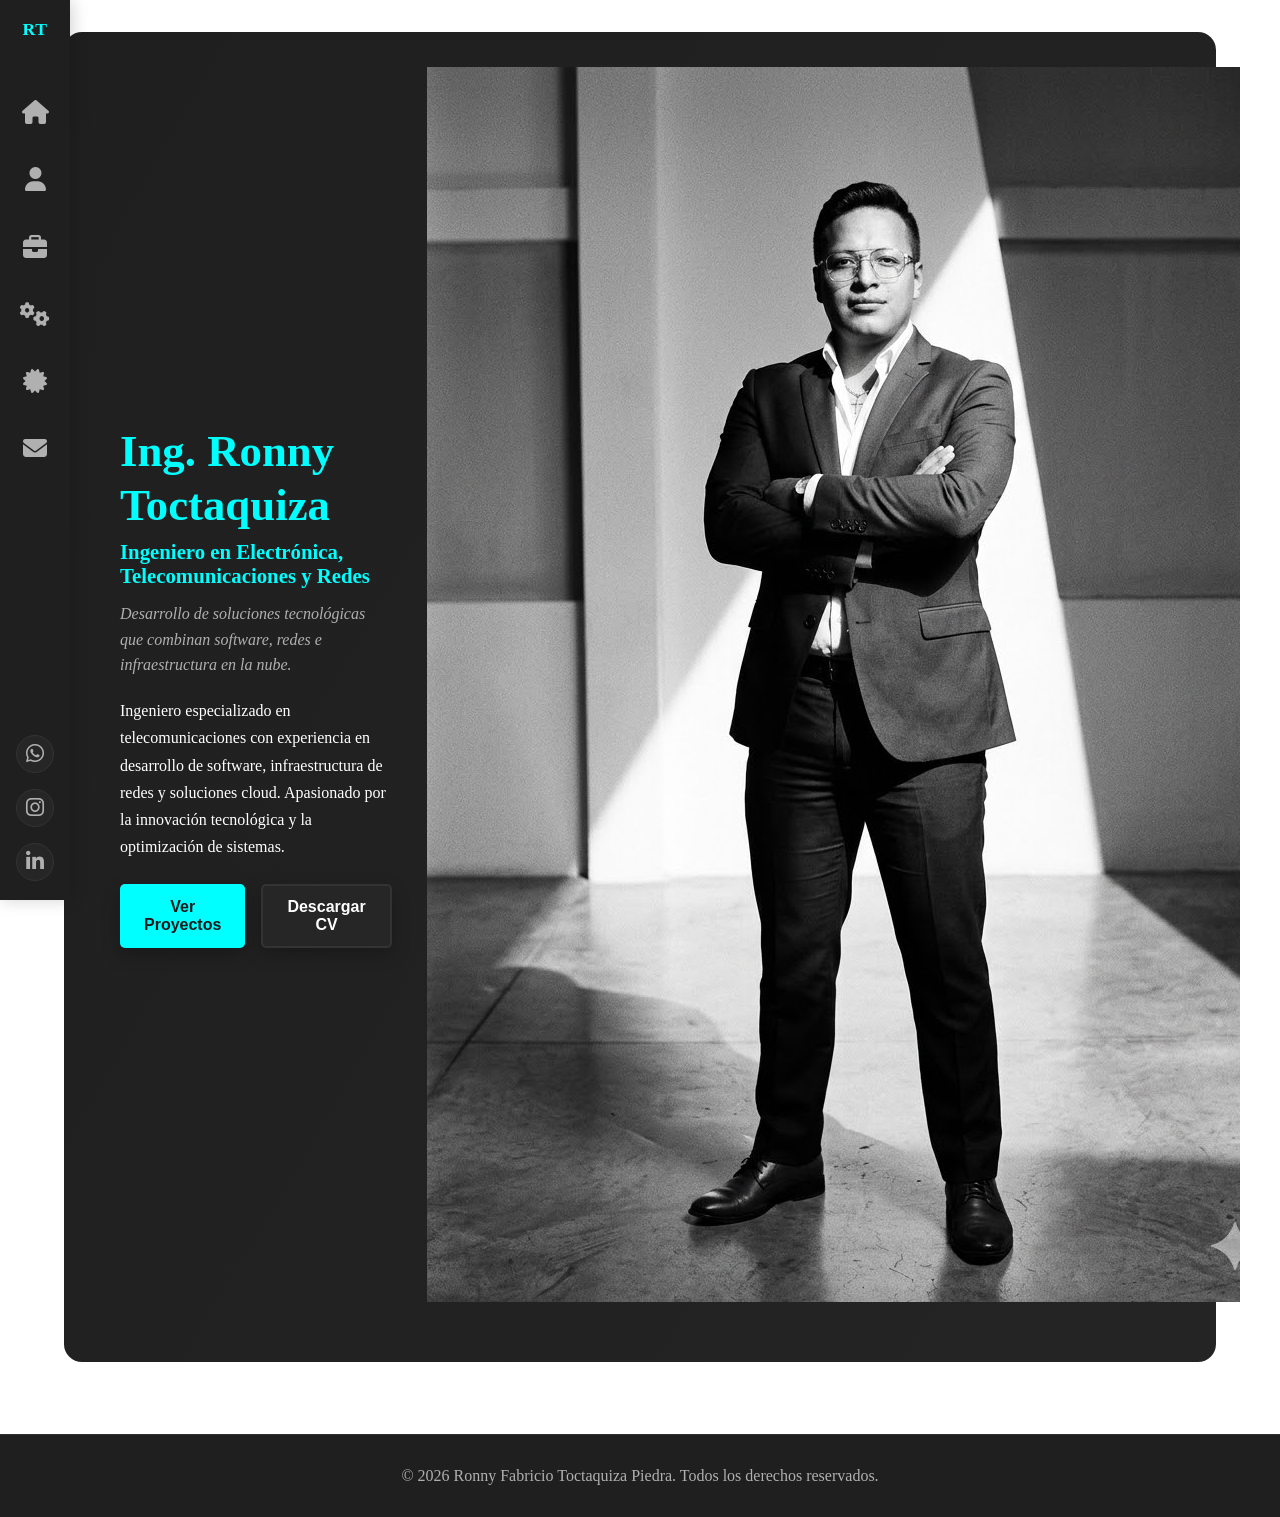
==== commit 321e375f: "1.2" ====
--- a/index.html
+++ b/index.html
@@ -3,71 +3,86 @@
 <head>
     <meta charset="UTF-8">
     <meta name="viewport" content="width=device-width, initial-scale=1.0">
-    <title>Mi Portafolio</title>
+    <meta name="description" content="Portafolio profesional de Ronny Fabricio Toctaquiza Piedra. Proyectos, experiencia, certificaciones y contacto. Ingeniero en Telecomunicaciones, desarrollador de software y redes.">
+    <meta name="keywords" content="portafolio, Ronny Toctaquiza, ingeniero, telecomunicaciones, software, redes, proyectos, certificaciones, Ecuador, desarrollador, tecnología">
+    <meta name="author" content="Ronny Fabricio Toctaquiza Piedra">
+    <title>Mi Portafolio | Ronny Toctaquiza</title>
     <link rel="stylesheet" href="style.css">
+    <link rel="preconnect" href="https://fonts.googleapis.com">
+    <link rel="preconnect" href="https://fonts.gstatic.com" crossorigin>
+    <link href="https://fonts.googleapis.com/css2?family=Fira+Code:wght@400;600&display=swap" rel="stylesheet">
     <link rel="stylesheet" href="https://cdnjs.cloudflare.com/ajax/libs/font-awesome/6.4.0/css/all.min.css">
 </head>
 <body>
+    <!-- Botón de cambio de tema eliminado -->
     <div class="container">
-        <!-- Header/Navbar -->
-        <header class="header">
-            <nav class="navbar">
-                <div class="nav-brand">
-                    <h1 class="brand-name" id="nombreHeader"></h1>
-                </div>
-                <ul class="nav-menu">
-                    <li><a href="#" class="nav-link active" data-seccion="inicio">Inicio</a></li>
-                    <li><a href="#" class="nav-link" data-seccion="historia">Historia</a></li>
-                    <li><a href="#" class="nav-link" data-seccion="logros">Logros</a></li>
-                    <li><a href="#" class="nav-link" data-seccion="certificados">Certificados</a></li>
-                    <li><a href="#" class="nav-link" data-seccion="herramientas">Herramientas</a></li>
-                </ul>
-                <div class="social-links">
-                    <a href="#" id="whatsappLink" target="_blank" title="WhatsApp" class="social-link">
-                        <i class="fab fa-whatsapp"></i>
-                    </a>
-                    <a href="#" id="instagramLink" target="_blank" title="Instagram" class="social-link">
-                        <i class="fab fa-instagram"></i>
-                    </a>
-                    <a href="#" id="linkedinLink" target="_blank" title="LinkedIn" class="social-link">
-                        <i class="fab fa-linkedin-in"></i>
-                    </a>
-                </div>
-                <button id="themeToggle" class="theme-toggle" aria-label="Cambiar modo de tema: claro, oscuro o automático">
-                    <i class="fas fa-moon"></i>
-                </button>
-                <div class="hamburger" aria-label="Abrir menú de navegación" role="button" tabindex="0">
-                    <span></span>
-                    <span></span>
-                    <span></span>
-                </div>
+        <!-- Panel lateral de navegación -->
+        <aside class="side-panel">
+            <div class="side-panel-brand">
+                <h1 class="brand-name" id="nombreHeader"></h1>
+            </div>
+            <nav class="side-nav">
+                <a href="#" class="side-nav-link" data-seccion="inicio" title="Inicio">
+                    <i class="fas fa-home"></i>
+                    <span class="side-nav-label">Inicio</span>
+                </a>
+                <a href="#" class="side-nav-link" data-seccion="historia" title="Sobre mí">
+                    <i class="fas fa-user"></i>
+                    <span class="side-nav-label">Sobre mí</span>
+                </a>
+                <a href="#" class="side-nav-link" data-seccion="proyectos" title="Proyectos">
+                    <i class="fas fa-briefcase"></i>
+                    <span class="side-nav-label">Proyectos</span>
+                </a>
+                <a href="#" class="side-nav-link" data-seccion="tecnologias" title="Tecnologías">
+                    <i class="fas fa-cogs"></i>
+                    <span class="side-nav-label">Tecnologías</span>
+                </a>
+                <a href="#" class="side-nav-link" data-seccion="certificados" title="Certificaciones">
+                    <i class="fas fa-certificate"></i>
+                    <span class="side-nav-label">Certificaciones</span>
+                </a>
+                <a href="#" class="side-nav-link" data-seccion="contacto" title="Contacto">
+                    <i class="fas fa-envelope"></i>
+                    <span class="side-nav-label">Contacto</span>
+                </a>
             </nav>
-        </header>
+            <div class="side-panel-social">
+                <a href="#" id="whatsappLink" target="_blank" title="WhatsApp" class="social-link">
+                    <i class="fab fa-whatsapp"></i>
+                </a>
+                <a href="#" id="instagramLink" target="_blank" title="Instagram" class="social-link">
+                    <i class="fab fa-instagram"></i>
+                </a>
+                <a href="#" id="linkedinLink" target="_blank" title="LinkedIn" class="social-link">
+                    <i class="fab fa-linkedin-in"></i>
+                </a>
+            </div>
+        </aside>
 
         <!-- Main Content -->
         <main class="main-content">
             
             <!-- Sección Inicio -->
             <section id="inicio" class="seccion active">
-                <div class="hero">
-                    <div class="hero-content">
-                        <h2 id="nombreCompleto"></h2>
-                        <p class="carrera" id="carreraTexto"></p>
-                        <p class="univerisidad" id="universidadTexto"></p>
-                        <p class="resumen" id="resumenTexto"></p>
-                        <div class="contacto-info">
-                            <p><strong>Email:</strong> <span id="emailTexto"></span></p>
-                            <p><strong>Teléfono:</strong> <span id="telefonoTexto"></span></p>
-                        </div>
+                <div class="hero-inicio">
+                    <div class="hero-inicio-left">
+                        <h1 id="nombreCompleto" class="hero-nombre"></h1>
+                        <p id="subtituloProf" class="hero-subtitulo"></p>
+                        <p id="fraseBranding" class="hero-branding"></p>
+                        <p id="resumenTexto" class="hero-descripcion"></p>
                         <div class="botones-inicio">
-                            <button class="btn btn-primary" onclick="irSeccion('logros')">Ver mis logros</button>
-                            <button class="btn btn-secondary" onclick="irSeccion('certificados')">Mis certificados</button>
-                        </div>
-                    </div>
-                </div>
-            </section>
-
-            <!-- Sección Historia -->
+                            <button class="btn btn-primary" onclick="irSeccion('proyectos')">Ver Proyectos</button>
+                            <button class="btn btn-secondary" onclick="descargarCV()">Descargar CV</button>
+                        </div>
+                    </div>
+                    <div class="hero-inicio-right">
+                        <img src="./imagenes/perfil2.jpg" alt="Foto de perfil" class="perfil-foto-inicio">
+                    </div>
+                </div>
+            </section>
+
+            <!-- Sección Historia - Sobre Mí -->
             <section id="historia" class="seccion">
                 <div class="seccion-content">
                     <h2 id="historiaTitle"></h2>
@@ -78,8 +93,16 @@
                 </div>
             </section>
 
-            <!-- Sección Logros -->
-            <section id="logros" class="seccion">
+            <!-- Sección Proyectos -->
+            <section id="proyectos" class="seccion">
+                <div class="seccion-content">
+                    <h2>Proyectos Destacados</h2>
+                    <div class="proyectos-grid" id="proyectosContainer"></div>
+                </div>
+            </section>
+
+            <!-- Sección Logros (antes de certificados) -->
+            <section id="logros" class="seccion" style="display: none;">
                 <div class="seccion-content">
                     <h2 id="logrosTitle"></h2>
                     <div class="logros-grid" id="logrosContainer"></div>
@@ -94,10 +117,73 @@
                 </div>
             </section>
 
+            <!-- Sección Contacto -->
+            <section id="contacto" class="seccion">
+                <div class="seccion-content">
+                    <h2 id="contactoTitle"></h2>
+                    <p id="contactoDesc" class="descripcion-general"></p>
+                    <div class="contacto-container">
+                        <!-- Contacto Izquierdo -->
+                        <div class="contacto-left">
+                            <div class="contacto-section">
+                                <div class="contacto-box">
+                                    <div class="contacto-item">
+                                        <i class="fas fa-envelope contacto-icon"></i>
+                                        <div>
+                                            <h3>Email</h3>
+                                            <a href="mailto:master.chief.roy@gmail.com" id="contactoEmail"></a>
+                                        </div>
+                                    </div>
+                                    <div class="contacto-item">
+                                        <i class="fas fa-phone contacto-icon"></i>
+                                        <div>
+                                            <h3>Teléfono</h3>
+                                            <a href="tel:+593994498363" id="contactoTel"></a>
+                                        </div>
+                                    </div>
+                                </div>
+                                <div class="contacto-redes">
+                                    <h3>Conecta Conmigo</h3>
+                                    <div class="social-grid">
+                                        <a href="#" id="contactoWhatsapp" target="_blank" class="social-contacto">
+                                            <i class="fab fa-whatsapp"></i>
+                                            <span>WhatsApp</span>
+                                        </a>
+                                        <a href="#" id="contactoInstagram" target="_blank" class="social-contacto">
+                                            <i class="fab fa-instagram"></i>
+                                            <span>Instagram</span>
+                                        </a>
+                                        <a href="#" id="contactoLinkedin" target="_blank" class="social-contacto">
+                                            <i class="fab fa-linkedin-in"></i>
+                                            <span>LinkedIn</span>
+                                        </a>
+                                    </div>
+                                </div>
+                            </div>
+                        </div>
+
+                        <!-- Terminal Derecha -->
+                        <div class="contacto-right">
+                            <div class="terminal-container">
+                                <div class="hero-terminal" aria-label="Terminal interactiva">
+                                    <div class="terminal-header">
+                                        <span class="term-dot red"></span>
+                                        <span class="term-dot yellow"></span>
+                                        <span class="term-dot green"></span>
+                                        <span class="term-title">~/portafolio</span>
+                                    </div>
+                                    <pre class="terminal-body" id="terminalBody" aria-live="polite">Cargando terminal...</pre>
+                                </div>
+                            </div>
+                        </div>
+                    </div>
+                </div>
+            </section>
+
             <!-- Sección Herramientas -->
-            <section id="herramientas" class="seccion">
-                <div class="seccion-content">
-                    <h2 id="herramientasTitle"></h2>
+            <section id="tecnologias" class="seccion">
+                <div class="seccion-content">
+                    <h2>Tecnologías</h2>
                     <div class="herramientas-grid" id="herramientasContainer"></div>
                 </div>
             </section>
@@ -106,12 +192,12 @@
 
         <!-- Footer -->
         <footer class="footer">
-            <p>&copy; 2026 Mi Portafolio. Todos los derechos reservados.</p>
+            <p>&copy; 2026 Ronny Fabricio Toctaquiza Piedra. Todos los derechos reservados.</p>
         </footer>
     </div>
 
     <!-- Botón Back to Top -->
-    <button id="backToTop" class="back-to-top" aria-label="Volver arriba">
+    <button id="backToTop" class="back-to-top" aria-label="Volver arriba" title="Volver arriba">
         <i class="fas fa-arrow-up"></i>
     </button>
 
@@ -154,5 +240,30 @@
     </div>
 
     <script src="script.js"></script>
+<script>
+// Tema claro/oscuro global
+const themeBtn = document.getElementById('themeToggleBtn');
+const prefersDark = window.matchMedia('(prefers-color-scheme: dark)').matches;
+function setTheme(dark) {
+    if (dark) {
+        document.body.classList.remove('light');
+        localStorage.setItem('theme', 'dark');
+        themeBtn.innerHTML = '<i class="fas fa-moon"></i>';
+    } else {
+        document.body.classList.add('light');
+        localStorage.setItem('theme', 'light');
+        themeBtn.innerHTML = '<i class="fas fa-sun"></i>';
+    }
+}
+function toggleTheme() {
+    setTheme(!document.body.classList.contains('light'));
+}
+themeBtn.addEventListener('click', toggleTheme);
+// Inicializar tema
+const saved = localStorage.getItem('theme');
+if (saved === 'light') setTheme(false);
+else if (saved === 'dark') setTheme(true);
+else setTheme(prefersDark);
+</script>
 </body>
 </html>
--- a/style.css
+++ b/style.css
@@ -1,3 +1,505 @@
+/* ...existing code... */
+
+html, body {
+    max-width: 100vw;
+    overflow-x: hidden !important;
+}
+
+body {
+    width: 100vw;
+    overflow-x: hidden !important;
+}
+
+
+.main-content, .seccion-content, .proyectos-grid, .logros-grid, .certificados-grid, .herramientas-grid, .categoria-grid {
+    width: 100%;
+    max-width: 1200px;
+    margin-left: auto;
+    margin-right: auto;
+    overflow-x: hidden;
+    box-sizing: border-box;
+    padding-left: 1.5vw;
+    padding-right: 1.5vw;
+}
+
+.proyecto-card, .logro-card, .certificado-card, .skill-card {
+    max-width: 100% !important;
+    width: 100% !important;
+    margin-left: 0 !important;
+    margin-right: 0 !important;
+    box-sizing: border-box;
+}
+
+@media (max-width: 700px) {
+    html, body {
+        max-width: 100vw;
+        overflow-x: hidden !important;
+    }
+    .main-content, .seccion-content, .proyectos-grid, .logros-grid, .certificados-grid, .herramientas-grid, .categoria-grid {
+        width: 100vw !important;
+        max-width: 100vw !important;
+        margin-left: 0 !important;
+        margin-right: 0 !important;
+        overflow-x: hidden !important;
+        box-sizing: border-box;
+        padding-left: 0.5rem;
+        padding-right: 0.5rem;
+    }
+    .proyecto-card, .logro-card, .certificado-card, .skill-card {
+        max-width: 98vw !important;
+        width: 100% !important;
+        margin-left: 0 !important;
+        margin-right: 0 !important;
+        box-sizing: border-box;
+    }
+}
+/* --- OPTIMIZACIÓN FINAL PARA APROVECHAR ESPACIO EN MÓVILES --- */
+@media (max-width: 700px) {
+    .side-panel {
+        width: 44px;
+        padding: 0.3rem 0.1rem 0.3rem 0.1rem;
+    }
+    .main-content {
+        padding-left: 44px !important;
+        width: 100vw;
+        max-width: 100vw;
+        box-sizing: border-box;
+    }
+    .seccion-content, .proyectos-grid, .logros-grid, .certificados-grid, .herramientas-grid, .categoria-grid {
+        max-width: 100vw;
+        width: 100vw;
+        padding-left: 0.2rem;
+        padding-right: 0.2rem;
+        box-sizing: border-box;
+    }
+    .proyecto-card, .logro-card, .certificado-card, .skill-card {
+        max-width: 99vw;
+        width: 100%;
+        margin-left: 0;
+        margin-right: 0;
+    }
+}
+/* --- OPTIMIZACIÓN DE CONTENEDORES Y TARJETAS PARA QUE NO SE DESBORDEN --- */
+
+.proyecto-card, .logro-card, .certificado-card, .skill-card {
+    max-width: 100%;
+    width: 100%;
+    box-sizing: border-box;
+}
+.proyectos-grid, .logros-grid, .certificados-grid, .categoria-grid {
+    width: 100%;
+    margin-left: 0;
+    margin-right: 0;
+}
+.seccion-content {
+    width: 100%;
+    margin-left: 0;
+    margin-right: 0;
+}
+@media (max-width: 700px) {
+    .main-content, .seccion-content {
+        max-width: 100vw;
+        width: 100vw;
+        overflow-x: hidden;
+    }
+    .proyectos-grid, .logros-grid, .certificados-grid, .herramientas-grid, .categoria-grid {
+        max-width: 100vw;
+        width: 100vw;
+        overflow-x: hidden;
+    }
+    .proyecto-card, .logro-card, .certificado-card, .skill-card {
+        max-width: 98vw;
+        width: 100%;
+    }
+}
+@media (max-width: 700px) {
+    .main-content {
+        padding-left: 54px !important;
+        width: 100%;
+        box-sizing: border-box;
+        margin-left: 0 !important;
+    }
+}
+
+@media (max-width: 350px) {
+    .main-content {
+        padding-left: 44px !important;
+        margin-left: 0 !important;
+    }
+}
+/* --- OPTIMIZACIÓN EXTRA PARA 320px --- */
+@media (max-width: 350px) {
+    .main-content {
+        padding: 0.1rem 0.05rem;
+    }
+    .seccion-content {
+        padding: 0.5rem 0.1rem;
+        border-radius: 5px;
+        box-shadow: 0 1px 4px var(--shadow);
+    }
+    .hero-inicio {
+        padding: 0.1rem 0.05rem;
+        gap: 0.3rem;
+    }
+    .hero-inicio-left {
+        gap: 0.3rem;
+    }
+    .perfil-foto-inicio {
+        max-width: 98vw;
+        width: 100%;
+        border-radius: 6px;
+        margin: 0 auto;
+    }
+    .botones-inicio {
+        flex-direction: column;
+        gap: 0.3rem;
+        margin-top: 0.5rem;
+        align-items: stretch;
+    }
+    .btn-primary, .btn-secondary {
+        padding: 0.5rem 0.2rem;
+        font-size: 0.95rem;
+        width: 100%;
+        min-width: 0;
+        border-radius: 5px;
+    }
+    .proyectos-grid, .logros-grid, .certificados-grid, .categoria-grid {
+        grid-template-columns: 1fr;
+        gap: 0.5rem;
+        margin-top: 0.5rem;
+    }
+    .proyecto-card, .logro-card, .certificado-card, .skill-card {
+        padding: 0.5rem 0.2rem;
+        border-radius: 6px;
+        min-width: 0;
+        box-shadow: 0 1px 4px var(--shadow);
+    }
+    .proyecto-header {
+        padding: 0.5rem 0.1rem;
+        min-height: 38px;
+    }
+    .proyecto-imagen {
+        height: 70px;
+        border-radius: 4px;
+    }
+    .proyecto-body {
+        padding: 0.2rem 0.05rem;
+    }
+    .proyecto-body h3 {
+        font-size: 0.95rem;
+        margin-bottom: 0.2rem;
+    }
+    .proyecto-body p {
+        font-size: 0.85rem;
+        margin-bottom: 0.3rem;
+    }
+    .proyecto-tech-tag {
+        font-size: 0.7rem;
+        padding: 0.1rem 0.3rem;
+    }
+    .logro-card h3, .certificado-card h3, .skill-name {
+        font-size: 0.95rem;
+    }
+    .logro-card p, .certificado-card p {
+        font-size: 0.85rem;
+    }
+    .categoria-title {
+        font-size: 0.95rem;
+        margin-bottom: 0.3rem;
+    }
+    .timeline-content {
+        padding: 0.5rem 0.1rem;
+        border-radius: 5px;
+    }
+    .timeline-header {
+        gap: 0.2rem;
+    }
+    .hero-nombre {
+        font-size: 1.1rem;
+    }
+    .hero-subtitulo {
+        font-size: 0.85rem;
+    }
+    .hero-branding, .hero-descripcion {
+        font-size: 0.8rem;
+    }
+}
+/* --- PANEL LATERAL DE NAVEGACIÓN --- */
+.side-panel {
+    position: fixed;
+    top: 0;
+    left: 0;
+    width: 70px;
+    height: 100vh;
+    background: var(--surface-2);
+    display: flex;
+    flex-direction: column;
+    align-items: center;
+    padding: 1.2rem 0.5rem 1.2rem 0.5rem;
+    z-index: 2000;
+    box-shadow: 2px 0 16px rgba(0,0,0,0.18);
+    gap: 1.5rem;
+}
+.side-panel-brand {
+    margin-bottom: 1.5rem;
+    width: 100%;
+    display: flex;
+    align-items: center;
+    justify-content: center;
+}
+.side-panel .brand-name {
+    font-size: 1.1rem;
+    color: var(--accent);
+    text-align: center;
+    font-weight: 700;
+    letter-spacing: 0.5px;
+}
+.side-nav {
+    display: flex;
+    flex-direction: column;
+    gap: 1.2rem;
+    width: 100%;
+    align-items: center;
+}
+.side-nav-link {
+    display: flex;
+    flex-direction: column;
+    align-items: center;
+    justify-content: center;
+    color: var(--muted);
+    text-decoration: none;
+    font-size: 1.5rem;
+    padding: 0.5rem 0;
+    border-radius: 10px;
+    position: relative;
+    transition: background 0.2s, color 0.2s;
+    width: 48px;
+    height: 48px;
+}
+.side-nav-link.active,
+.side-nav-link:hover {
+    background: var(--link-hover);
+    color: var(--accent);
+}
+.side-nav-link.active {
+    box-shadow: 0 0 0 2px var(--accent);
+}
+.side-nav-label {
+    position: absolute;
+    left: 60px;
+    top: 50%;
+    transform: translateY(-50%);
+    background: var(--surface-2);
+    color: var(--text);
+    padding: 0.25rem 0.8rem;
+    border-radius: 6px;
+    font-size: 1rem;
+    font-weight: 500;
+    white-space: nowrap;
+    opacity: 0;
+    pointer-events: none;
+    transition: opacity 0.18s, left 0.18s;
+    z-index: 10;
+    box-shadow: 0 2px 8px rgba(0,0,0,0.10);
+}
+.side-nav-link:hover .side-nav-label {
+    opacity: 1;
+    left: 58px;
+}
+.side-panel-social {
+    margin-top: auto;
+    display: flex;
+    flex-direction: column;
+    gap: 1rem;
+    align-items: center;
+}
+.side-panel-social .social-link {
+    font-size: 1.3rem;
+    color: var(--muted);
+    background: var(--surface);
+    border-radius: 50%;
+    width: 38px;
+    height: 38px;
+    display: flex;
+    align-items: center;
+    justify-content: center;
+    transition: background 0.2s, color 0.2s;
+}
+.side-panel-social .social-link:hover {
+    color: var(--accent);
+    background: var(--link-hover);
+}
+
+/* Ajustar el layout principal para dejar espacio al panel lateral */
+.container {
+    display: flex;
+}
+.main-content {
+    margin-left: 70px;
+    width: calc(100% - 70px);
+}
+.theme-toggle {
+    position: fixed;
+    top: 18px;
+    right: 32px;
+    z-index: 3000;
+}
+
+@media (max-width: 700px) {
+    .side-panel {
+        width: 54px;
+        padding: 0.7rem 0.2rem 0.7rem 0.2rem;
+    }
+    .main-content {
+        margin-left: 54px;
+        width: calc(100% - 54px);
+    }
+    .side-nav-link, .side-panel-social .social-link {
+        width: 38px;
+        height: 38px;
+        font-size: 1.1rem;
+    }
+    .side-nav-label {
+        left: 44px;
+        font-size: 0.95rem;
+        padding: 0.18rem 0.6rem;
+    }
+    .side-nav-link:hover .side-nav-label,
+    .side-nav-link.active .side-nav-label {
+        left: 42px;
+    }
+}
+/* --- OPTIMIZACIÓN RESPONSIVE PARA MÓVILES PEQUEÑOS --- */
+@media (max-width: 480px) {
+    .main-content {
+        padding: 0.5rem 0.2rem;
+    }
+    .seccion-content {
+        padding: 1.2rem 0.5rem;
+        border-radius: 7px;
+        box-shadow: 0 2px 8px var(--shadow);
+    }
+    .hero-inicio {
+        padding: 0.5rem 0.1rem;
+        gap: 0.7rem;
+        min-height: unset;
+    }
+    .hero-inicio-left {
+        gap: 0.7rem;
+    }
+    .perfil-foto-inicio {
+        max-width: 98vw;
+        width: 100%;
+        min-width: 0;
+        border-radius: 8px;
+        margin: 0 auto;
+    }
+    .botones-inicio {
+        flex-direction: column;
+        gap: 0.7rem;
+        margin-top: 1rem;
+        align-items: stretch;
+    }
+    .btn-primary, .btn-secondary {
+        padding: 0.7rem 0.5rem;
+        font-size: 1rem;
+        width: 100%;
+        min-width: 0;
+        border-radius: 6px;
+    }
+    .proyectos-grid, .logros-grid, .certificados-grid, .categoria-grid {
+        grid-template-columns: 1fr;
+        gap: 1rem;
+        margin-top: 1.2rem;
+    }
+    .proyecto-card, .logro-card, .certificado-card, .skill-card {
+        padding: 1rem 0.7rem;
+        border-radius: 8px;
+        min-width: 0;
+        box-shadow: 0 2px 8px var(--shadow);
+    }
+    .proyecto-header {
+        padding: 1.2rem 0.5rem;
+        min-height: 70px;
+    }
+    .proyecto-imagen {
+        height: 120px;
+        border-radius: 6px;
+    }
+    .proyecto-body {
+        padding: 0.7rem 0.2rem;
+    }
+    .proyecto-body h3 {
+        font-size: 1.1rem;
+        margin-bottom: 0.4rem;
+    }
+    .proyecto-body p {
+        font-size: 0.95rem;
+        margin-bottom: 0.7rem;
+    }
+    .proyecto-tech-tag {
+        font-size: 0.75rem;
+        padding: 0.2rem 0.5rem;
+    }
+    .logro-card h3, .certificado-card h3, .skill-name {
+        font-size: 1.1rem;
+    }
+    .logro-card p, .certificado-card p {
+        font-size: 0.95rem;
+    }
+    .categoria-title {
+        font-size: 1.1rem;
+        margin-bottom: 0.7rem;
+    }
+    .timeline-content {
+        padding: 1rem 0.5rem;
+        border-radius: 7px;
+    }
+    .timeline-header {
+        gap: 0.5rem;
+    }
+    .hero-nombre {
+        font-size: 1.5rem;
+    }
+    .hero-subtitulo {
+        font-size: 1.05rem;
+    }
+    .hero-branding, .hero-descripcion {
+        font-size: 0.95rem;
+    }
+}
+/* --- RESPONSIVE HERO INICIO --- */
+@media (max-width: 900px) {
+    .hero-inicio {
+        grid-template-columns: 1fr;
+        gap: 2.5rem;
+        padding: 2.5rem 1rem;
+        min-height: unset;
+    }
+    .hero-inicio-right {
+        justify-content: center;
+        margin-top: 2rem;
+    }
+    .perfil-foto-inicio {
+        max-width: 320px;
+        width: 80vw;
+        margin: 0 auto;
+        display: block;
+    }
+}
+
+@media (max-width: 600px) {
+    .hero-inicio {
+        padding: 1.2rem 0.2rem;
+        gap: 1.2rem;
+    }
+    .perfil-foto-inicio {
+        max-width: 95vw;
+        width: 100%;
+        min-width: 0;
+        border-radius: 10px;
+    }
+}
 * {
     margin: 0;
     padding: 0;
@@ -5,47 +507,54 @@
 }
 
 :root {
-    --bg: radial-gradient(circle at top, #0b1228 0%, #0c101c 40%, #090b14 100%);
-    --text: #e7e7f5;
-    --muted: rgba(231, 231, 245, 0.8);
-    --surface: rgba(18, 22, 38, 0.9);
-    --surface-2: rgba(10, 14, 24, 0.88);
-    --border: rgba(255, 255, 255, 0.08);
-    --accent: #7c5cff;
-    --accent2: #54d6ff;
-    --accent3: #ffd166;
-    --card: rgba(18, 22, 38, 0.87);
-    --card-border: rgba(255, 255, 255, 0.1);
-    --btn-bg: linear-gradient(135deg, var(--accent) 0%, var(--accent2) 100%);
-    --btn-text: #0b1228;
-    --link-hover: rgba(255, 255, 255, 0.12);
-    --shadow: rgba(0, 0, 0, 0.5);
+    --bg: #1a1a1a;
+    --text: #ffffff;
+    --muted: #b0b0b0;
+    --surface: #262626;
+    --surface-2: #1f1f1f;
+    --border: #333333;
+    --accent: #00ffff;
+    --accent2: #00ffff;
+    --accent3: #00ffff;
+    --card: #242424;
+    --card-border: #333333;
+    --btn-bg: #00ffff;
+    --btn-text: #1a1a1a;
+    --link-hover: rgba(0, 255, 255, 0.1);
+    --shadow: 0 4px 16px rgba(0, 0, 0, 0.3);
 }
 
 body.light {
-    --bg: radial-gradient(circle at top, #f5f7ff 0%, #e8efff 50%, #d2d9ff 100%);
-    --text: #1b1f2e;
-    --muted: rgba(55, 65, 81, 0.75);
-    --surface: rgba(255, 255, 255, 0.95);
-    --surface-2: rgba(255, 255, 255, 0.98);
-    --border: rgba(0, 0, 0, 0.12);
-    --accent: #4f46e5;
-    --accent2: #0ea5e9;
-    --accent3: #f59e0b;
-    --card: rgba(255, 255, 255, 0.9);
-    --card-border: rgba(0, 0, 0, 0.12);
-    --btn-bg: linear-gradient(135deg, var(--accent) 0%, var(--accent2) 100%);
-    --btn-text: #0b1228;
-    --link-hover: rgba(0, 0, 0, 0.08);
-    --shadow: rgba(0, 0, 0, 0.15);
-}
+    --bg: #fff;
+    --text: #1a2233;
+    --muted: #6b7a90;
+    --surface: #f8fafc;
+    --surface-2: #f1f5f9;
+    --border: #e3e8ef;
+    --accent: #2563eb;
+    --accent2: #60a5fa;
+    --accent3: #a5b4fc;
+    --card: #fff;
+    --card-border: #e3e8ef;
+    --btn-bg: #2563eb;
+    --btn-text: #fff;
+    --link-hover: rgba(37, 99, 235, 0.08);
+    --shadow: 0 4px 24px rgba(37, 99, 235, 0.07);
+    font-family: 'Segoe UI', 'Inter', 'Roboto', Arial, sans-serif;
+}
+        --btn-text: #fff;
+        --link-hover: rgba(37, 99, 235, 0.08);
+        --shadow: 0 4px 24px rgba(37, 99, 235, 0.07);
+        font-family: 'Segoe UI', 'Inter', 'Roboto', Arial, sans-serif;
 
 body {
-    font-family: 'Segoe UI', Tahoma, Geneva, Verdana, sans-serif;
+    font-family: -apple-system, BlinkMacSystemFont, 'Segoe UI', Roboto, 'Helvetica Neue', sans-serif;
     color: var(--text);
-    line-height: 1.6;
     background: var(--bg);
     min-height: 100vh;
+    line-height: 1.7;
+    letter-spacing: 0.15px;
+    padding-right: 18px;
 }
 
 .container {
@@ -81,13 +590,11 @@
 }
 
 .brand-name {
-    font-size: 1.5rem;
+    font-size: 1.4rem;
     font-weight: 700;
-    background: linear-gradient(135deg, var(--accent) 0%, var(--accent2) 100%);
-    -webkit-background-clip: text;
-    -webkit-text-fill-color: transparent;
-    background-clip: text;
+    color: var(--accent);
     margin: 0;
+    letter-spacing: 0.5px;
 }
 
 .nav-menu {
@@ -117,15 +624,14 @@
     background: var(--link-hover);
 }
 
-.nav-link.active::after {
-    content: '';
-    position: absolute;
-    bottom: -8px;
-    left: 0;
-    right: 0;
-    height: 3px;
-    background: linear-gradient(135deg, var(--accent) 0%, var(--accent2) 100%);
-    border-radius: 2px;
+.nav-link:hover {
+    color: var(--accent);
+    background: var(--link-hover);
+}
+
+.nav-link.active {
+    color: var(--accent);
+    border-bottom: 2px solid var(--accent);
 }
 
 /* Social Links */
@@ -153,9 +659,10 @@
 }
 
 .social-link:hover {
-    color: var(--btn-text);
-    background: linear-gradient(135deg, var(--accent) 0%, var(--accent2) 100%);
+    color: var(--bg);
+    background: var(--accent);
     transform: scale(1.1) translateY(-3px);
+    border-color: var(--accent);
 }
 
 .theme-toggle {
@@ -174,9 +681,10 @@
 }
 
 .theme-toggle:hover {
-    background: linear-gradient(135deg, var(--accent) 0%, var(--accent2) 100%);
-    color: var(--btn-text);
+    background: var(--accent);
+    color: var(--bg);
     transform: scale(1.1) translateY(-2px);
+    border-color: var(--accent);
 }
 
 .hamburger {
@@ -200,7 +708,7 @@
     max-width: 1200px;
     width: 100%;
     margin: 0 auto;
-    padding: 3rem 2rem;
+    padding: 2rem 1.5rem;
 }
 
 .seccion {
@@ -238,63 +746,142 @@
     text-align: center;
 }
 
-/* Hero Section */
+.descripcion-general {
+    font-size: 1.05rem;
+    line-height: 1.8;
+    max-width: 900px;
+    margin: 0 auto 1.8rem;
+    color: var(--muted);
+    text-align: center;
+    letter-spacing: 0.2px;
+}
+
+/* Hero Section - 2 Columnas */
 .hero {
     background: var(--card);
     border-radius: 10px;
-    padding: 3rem 2rem;
+    padding: 2rem 1.5rem;
     box-shadow: 0 10px 30px var(--shadow);
     border: 1px solid var(--border);
 }
 
 .hero-content {
-    text-align: center;
-}
-
-.hero-content h2 {
-    font-size: 3rem;
+    display: grid;
+    grid-template-columns: 1fr 1fr;
+    gap: 2rem;
+    align-items: center;
+}
+
+.hero-text {
+    display: flex;
+    flex-direction: column;
+    justify-content: center;
+}
+
+.hero-nombre {
+    font-size: 2.8rem;
     color: var(--accent);
-    margin-bottom: 1rem;
-}
-
-.carrera {
-    font-size: 1.5rem;
+    margin-bottom: 0.5rem;
+    font-weight: 700;
+    line-height: 1.2;
+}
+
+.hero-subtitulo {
+    font-size: 1.3rem;
     color: var(--accent2);
     font-weight: 600;
-    margin-bottom: 0.5rem;
-}
-
-.univerisidad {
-    font-size: 1.1rem;
+    margin-bottom: 0.8rem;
+}
+
+.hero-branding {
+    font-size: 1rem;
     color: var(--muted);
+    margin-bottom: 1.2rem;
+    line-height: 1.6;
+    font-style: italic;
+}
+
+.hero-descripcion {
+    font-size: 1rem;
+    color: var(--text);
     margin-bottom: 1.5rem;
-}
-
-.resumen {
-    font-size: 1.1rem;
-    color: var(--muted);
-    margin-bottom: 2rem;
-    line-height: 1.8;
-}
-
-.contacto-info {
-    background: var(--surface);
-    padding: 1.5rem;
-    border-radius: 8px;
-    margin: 2rem 0;
-    border: 1px solid var(--border);
-}
-
-.contacto-info p {
-    margin: 0.5rem 0;
-    color: var(--text);
+    line-height: 1.7;
+}
+
+.hero-code {
+    display: flex;
+    justify-content: center;
+    align-items: center;
+}
+
+.hero-terminal {
+    background: rgba(0, 0, 0, 0.65);
+    border: 1px solid rgba(255, 255, 255, 0.16);
+    border-radius: 16px;
+    padding: 1rem;
+    width: 100%;
+    max-width: 400px;
+    box-shadow: 0 12px 30px rgba(0, 0, 0, 0.45);
+    position: relative;
+    overflow: hidden;
+}
+
+.terminal-header {
+    display: flex;
+    align-items: center;
+    gap: 0.5rem;
+    margin-bottom: 0.75rem;
+    color: rgba(255, 255, 255, 0.75);
+    font-size: 0.9rem;
+    font-weight: 600;
+}
+
+.term-dot {
+    width: 11px;
+    height: 11px;
+    border-radius: 50%;
+    display: inline-block;
+    box-shadow: 0 0 0 1px rgba(0, 0, 0, 0.4);
+}
+
+.term-dot.red { background: #ff5f56; }
+.term-dot.yellow { background: #ffbd2e; }
+.term-dot.green { background: #27c93f; }
+
+.term-title {
+    opacity: 0.8;
+}
+
+.terminal-body {
+    font-family: 'Fira Code', 'Consolas', 'Courier New', monospace;
+    color: rgba(255, 255, 255, 0.9);
+    font-size: 0.8rem;
+    line-height: 1.4;
+    min-height: 120px;
+    margin: 0;
+    white-space: pre-wrap;
+    overflow-wrap: anywhere;
+}
+
+.terminal-cursor {
+    display: inline-block;
+    width: 10px;
+    height: 18px;
+    background: rgba(255, 255, 255, 0.9);
+    margin-left: 2px;
+    animation: blinkCursor 0.8s steps(2) infinite;
+}
+
+@keyframes blinkCursor {
+    0%, 49% { opacity: 1; }
+    50%, 100% { opacity: 0; }
 }
 
 .botones-inicio {
     display: flex;
     gap: 1rem;
-    justify-content: center;
-    margin-top: 2rem;
+    justify-content: flex-start;
+    margin-top: 1.5rem;
 }
 
 .btn {
@@ -368,27 +955,54 @@
     width: 15px;
     height: 15px;
     background: var(--accent);
-    border: 3px solid rgba(255, 255, 255, 0.15);
+    border: 3px solid rgba(0, 255, 255, 0.3);
     border-radius: 50%;
-    box-shadow: 0 0 0 3px rgba(124, 92, 255, 0.35);
+    box-shadow: 0 0 0 3px rgba(0, 255, 255, 0.15);
 }
 
 .timeline-content {
     background: var(--surface);
-    padding: 1.5rem;
-    border-radius: 8px;
+    padding: 1.75rem;
+    border-radius: 12px;
     border-left: 3px solid var(--accent);
     border: 1px solid var(--border);
+    box-shadow: 0 10px 25px rgba(0, 0, 0, 0.2);
+}
+
+.timeline-header {
+    display: flex;
+    flex-wrap: wrap;
+    align-items: baseline;
+    gap: 1rem;
+    margin-bottom: 1rem;
 }
 
 .timeline-content h3 {
-    color: var(--accent2);
-    margin-bottom: 0.5rem;
+    color: var(--accent);
+    font-size: 1.4rem;
+    margin: 0;
+    font-weight: 700;
 }
 
 .timeline-content .ano {
     color: var(--accent);
+    font-weight: 700;
+    letter-spacing: 0.8px;
+    white-space: nowrap;
+}
+
+.timeline-content .empresa {
+    color: var(--text);
     font-weight: 600;
+    opacity: 0.85;
+}
+
+.timeline-content .descripcion {
+    margin: 0;
+    color: var(--muted);
+    line-height: 1.7;
+    margin-top: 0.8rem;
+    font-size: 0.98rem;
 }
 
 /* Logros Grid */
@@ -411,7 +1025,7 @@
 
 .logro-card:hover {
     transform: translateY(-10px);
-    box-shadow: 0 15px 30px rgba(124, 92, 255, 0.3);
+    box-shadow: 0 15px 30px rgba(0, 255, 255, 0.15);
 }
 
 .logro-icon {
@@ -494,10 +1108,45 @@
 
 /* Herramientas / Skills Grid */
 .herramientas-grid {
+    display: flex;
+    flex-direction: column;
+    gap: 2.5rem;
+    margin-top: 2rem;
+}
+
+.herramienta-categoria {
+    padding: 1.5rem;
+    background: rgba(255, 255, 255, 0.04);
+    border: 1px solid var(--border);
+    border-radius: 16px;
+    box-shadow: 0 12px 25px rgba(0, 0, 0, 0.16);
+}
+
+.categoria-title {
+    font-size: 1.6rem;
+    font-weight: 700;
+    color: var(--accent2);
+    margin-bottom: 1.25rem;
+    letter-spacing: 0.8px;
+    text-transform: uppercase;
+}
+
+.categoria-grid {
     display: grid;
-    grid-template-columns: repeat(auto-fit, minmax(260px, 1fr));
-    gap: 2rem;
-    margin-top: 2rem;
+    grid-template-columns: repeat(4, 1fr);
+    gap: 1.5rem;
+}
+
+@media (max-width: 1000px) {
+    .categoria-grid {
+        grid-template-columns: repeat(2, 1fr);
+    }
+}
+
+@media (max-width: 600px) {
+    .categoria-grid {
+        grid-template-columns: 1fr;
+    }
 }
 
 .skill-card {
@@ -522,7 +1171,7 @@
     content: '';
     position: absolute;
     inset: 0;
-    background: linear-gradient(135deg, rgba(124, 92, 255, 0.18), rgba(84, 214, 255, 0.08), rgba(255, 209, 102, 0.12));
+    linear-gradient(135deg, rgba(0, 255, 255, 0.08), rgba(0, 255, 255, 0.04), rgba(100, 255, 255, 0.06));
     opacity: 0;
     transition: opacity 0.35s ease;
 }
@@ -550,6 +1199,13 @@
     border: 1px solid rgba(255, 255, 255, 0.12);
     color: var(--accent);
     font-size: 1.6rem;
+}
+
+.skill-imagen {
+    width: 100%;
+    height: 100%;
+    object-fit: contain;
+    border-radius: 14px;
 }
 
 .skill-name {
@@ -597,6 +1253,443 @@
 .skill-card:hover {
     transform: translateY(-6px);
     box-shadow: 0 18px 35px rgba(0, 0, 0, 0.35);
+}
+
+/* Proyectos Grid */
+.proyectos-grid {
+    display: grid;
+    grid-template-columns: repeat(auto-fit, minmax(300px, 1fr));
+    gap: 2rem;
+    margin-top: 2rem;
+}
+
+.proyecto-card {
+    background: var(--card);
+    border: 1px solid var(--card-border);
+    border-radius: 10px;
+    overflow: hidden;
+    transition: all 0.3s ease;
+    display: flex;
+    flex-direction: column;
+    cursor: pointer;
+}
+
+.proyecto-card:hover {
+    border-color: rgba(0, 255, 255, 0.5);
+    box-shadow: 0 15px 40px rgba(0, 255, 255, 0.12);
+    transform: translateY(-8px);
+}
+
+.proyecto-header {
+    background: var(--accent);
+    padding: 0.25rem 0.5rem;
+    display: flex;
+    align-items: center;
+    justify-content: center;
+    min-height: 10px;
+}
+
+.proyecto-icon {
+    font-size: 3rem;
+    color: var(--btn-text);
+}
+
+.proyecto-imagen {
+    width: 100%;
+    height: 200px;
+    object-fit: cover;
+    display: block;
+}
+
+.proyecto-body {
+    padding: 1.5rem;
+    flex-grow: 1;
+    display: flex;
+    flex-direction: column;
+}
+
+.proyecto-body h3 {
+    color: var(--accent2);
+    margin-bottom: 0.8rem;
+    font-size: 1.4rem;
+}
+
+.proyecto-body p {
+    color: var(--muted);
+    margin-bottom: 1.2rem;
+    line-height: 1.6;
+    flex-grow: 1;
+}
+
+.proyecto-techs {
+    display: flex;
+    flex-wrap: wrap;
+    gap: 0.5rem;
+    margin-bottom: 1rem;
+}
+
+.proyecto-tech-tag {
+    background: rgba(124, 92, 255, 0.1);
+    color: var(--accent);
+    padding: 0.3rem 0.8rem;
+    border-radius: 20px;
+    font-size: 0.8rem;
+    border: 1px solid rgba(124, 92, 255, 0.3);
+}
+
+.proyecto-btn {
+    align-self: flex-start;
+}
+
+/* Hero Inicio - Dos Columnas */
+.hero-inicio {
+    display: grid;
+    grid-template-columns: 1.1fr 0.9fr;
+    gap: 2.2rem;
+    align-items: center;
+    min-height: 80vh;
+    padding: 2.2rem 3.5rem 3.5rem 3.5rem;
+    background: linear-gradient(120deg, var(--surface-2) 0%, var(--card) 100%);
+    border-radius: 18px;
+    box-shadow: 0 8px 32px var(--shadow);
+    margin-bottom: 2.5rem;
+}
+        grid-template-columns: 1.1fr 0.9fr;
+        gap: 4rem;
+        align-items: center;
+        min-height: 80vh;
+        padding: 4.5rem 3.5rem 3.5rem 3.5rem;
+        background: linear-gradient(120deg, var(--surface-2) 0%, var(--card) 100%);
+        border-radius: 18px;
+        box-shadow: 0 8px 32px var(--shadow);
+        margin-bottom: 2.5rem;
+
+.hero-inicio-left {
+    display: flex;
+    flex-direction: column;
+    gap: 1.1rem;
+    justify-content: center;
+    padding-left: 0.5rem;
+}
+        gap: 1.6rem;
+        padding-left: 0.5rem;
+
+.hero-inicio-right {
+    display: flex;
+    align-items: center;
+    justify-content: flex-end;
+    padding-right: 1.2rem;
+}
+        padding-right: 1.2rem;
+
+.perfil-foto-inicio {
+    width: 100%;
+    max-width: 370px;
+    height: auto;
+    object-fit: cover;
+    border-radius: 18px;
+    box-shadow: 0 8px 32px var(--shadow);
+    border: 3px solid var(--surface-2);
+    transition: box-shadow 0.3s, border 0.3s;
+    opacity: 0.98;
+}
+     max-width: 370px;
+     border-radius: 18px;
+     box-shadow: 0 8px 32px var(--shadow);
+     border: 3px solid var(--surface-2);
+     transition: box-shadow 0.3s, border 0.3s;
+     opacity: 0.98;
+
+.perfil-foto-inicio:hover {
+    box-shadow: 0 16px 48px var(--shadow);
+    border: 3px solid var(--accent2);
+    opacity: 1;
+}
+     box-shadow: 0 16px 48px var(--shadow);
+     border: 3px solid var(--accent2);
+
+.hero-nombre {
+    font-size: 3.3rem;
+    color: var(--accent);
+    line-height: 1.08;
+    margin: 0 0 0.5rem 0;
+    font-weight: 800;
+    letter-spacing: 0.5px;
+    font-family: 'Segoe UI', 'Inter', 'Roboto', Arial, sans-serif;
+    text-shadow: 0 2px 8px var(--shadow);
+}
+        font-size: 3.3rem;
+        color: var(--accent);
+        line-height: 1.08;
+        margin: 0 0 0.5rem 0;
+        font-weight: 800;
+        letter-spacing: 0.5px;
+        font-family: 'Segoe UI', 'Inter', 'Roboto', Arial, sans-serif;
+        text-shadow: 0 2px 8px var(--shadow);
+
+.hero-subtitulo {
+    font-size: 1.25rem;
+    color: var(--accent2);
+    font-weight: 600;
+    margin: 0 0 0.5rem 0;
+    letter-spacing: 0.2px;
+    font-family: 'Segoe UI', 'Inter', 'Roboto', Arial, sans-serif;
+}
+        font-size: 1.25rem;
+        color: var(--accent2);
+        font-weight: 600;
+        margin: 0 0 0.5rem 0;
+        letter-spacing: 0.2px;
+        font-family: 'Segoe UI', 'Inter', 'Roboto', Arial, sans-serif;
+
+.hero-branding {
+    font-size: 1.08rem;
+    color: var(--muted);
+    font-weight: 500;
+    margin: 0.2rem 0 0.7rem 0;
+    font-style: italic;
+    letter-spacing: 0.1px;
+    font-family: 'Segoe UI', 'Inter', 'Roboto', Arial, sans-serif;
+}
+        font-size: 1.08rem;
+        color: var(--muted);
+        font-weight: 500;
+        margin: 0.2rem 0 0.7rem 0;
+        font-style: italic;
+        letter-spacing: 0.1px;
+        font-family: 'Segoe UI', 'Inter', 'Roboto', Arial, sans-serif;
+
+.hero-descripcion {
+    font-size: 1.13rem;
+    color: var(--text);
+    line-height: 1.7;
+    margin: 0 0 0.5rem 0;
+    font-weight: 400;
+    letter-spacing: 0.18px;
+    font-family: 'Segoe UI', 'Inter', 'Roboto', Arial, sans-serif;
+}
+        font-size: 1.13rem;
+        line-height: 1.7;
+        margin: 0 0 0.5rem 0;
+        font-weight: 400;
+        letter-spacing: 0.18px;
+        font-family: 'Segoe UI', 'Inter', 'Roboto', Arial, sans-serif;
+
+.botones-inicio {
+    display: flex;
+    gap: 1.2rem;
+    margin-top: 2.2rem;
+    flex-wrap: wrap;
+}
+        gap: 1.2rem;
+        margin-top: 2.2rem;
+
+.btn-primary {
+    background: var(--btn-bg);
+    color: var(--btn-text);
+    border: none;
+    padding: 0.92rem 2.3rem;
+    font-size: 1.13rem;
+    font-weight: 700;
+    border-radius: 7px;
+    cursor: pointer;
+    transition: all 0.2s cubic-bezier(.4,0,.2,1);
+    letter-spacing: 0.4px;
+    box-shadow: 0 2px 12px var(--shadow);
+}
+        background: var(--btn-bg);
+        color: var(--btn-text);
+        border: none;
+        padding: 0.92rem 2.3rem;
+        font-size: 1.13rem;
+        font-weight: 700;
+        border-radius: 7px;
+        cursor: pointer;
+        transition: all 0.2s cubic-bezier(.4,0,.2,1);
+        letter-spacing: 0.4px;
+        box-shadow: 0 2px 12px var(--shadow);
+
+.btn-primary:hover {
+    background: var(--accent2);
+    color: #fff;
+    transform: translateY(-2px) scale(1.04);
+    box-shadow: 0 4px 18px var(--shadow);
+}
+        background: var(--accent2);
+        color: #fff;
+        transform: translateY(-2px) scale(1.04);
+        box-shadow: 0 4px 18px var(--shadow);
+
+.btn-secondary {
+    background: var(--surface-2);
+    color: var(--accent);
+    border: 2px solid var(--accent2);
+    padding: 0.92rem 2.3rem;
+    font-size: 1.13rem;
+    font-weight: 700;
+    border-radius: 7px;
+    cursor: pointer;
+    transition: all 0.2s cubic-bezier(.4,0,.2,1);
+    letter-spacing: 0.4px;
+    box-shadow: 0 2px 12px var(--shadow);
+}
+        background: var(--surface-2);
+        color: var(--accent);
+        border: 2px solid var(--accent2);
+        padding: 0.92rem 2.3rem;
+        font-size: 1.13rem;
+        font-weight: 700;
+        border-radius: 7px;
+        cursor: pointer;
+        transition: all 0.2s cubic-bezier(.4,0,.2,1);
+        letter-spacing: 0.4px;
+        box-shadow: 0 2px 12px var(--shadow);
+
+.btn-secondary:hover {
+    background: var(--accent2);
+    color: #fff;
+    transform: translateY(-2px) scale(1.04);
+    box-shadow: 0 4px 18px var(--shadow);
+}
+        background: var(--accent2);
+        color: #fff;
+        transform: translateY(-2px) scale(1.04);
+        box-shadow: 0 4px 18px var(--shadow);
+
+/* Terminal Container en Contacto */
+.terminal-container {
+    display: flex;
+    align-items: center;
+    justify-content: center;
+    height: 100%;
+    min-height: 500px;
+}
+
+.hero-perfil {
+    display: flex;
+    align-items: center;
+    justify-content: center;
+    min-height: 60vh;
+    padding: 3rem 2rem;
+}
+
+/* Contenedor de Contacto - Dos columnas (Izq: Info | Der: Terminal) */
+.contacto-container {
+    display: grid;
+    grid-template-columns: 1fr 1fr;
+    gap: 3rem;
+    margin-top: 2rem;
+    align-items: center;
+}
+
+.contacto-left {
+    display: flex;
+    flex-direction: column;
+    gap: 2rem;
+}
+
+.contacto-right {
+    display: flex;
+    flex-direction: column;
+    justify-content: center;
+}
+
+/* Sección Contacto - Vertical */
+.contacto-section {
+    display: flex;
+    flex-direction: column;
+    gap: 2rem;
+}
+
+.contacto-box {
+    background: var(--surface);
+    padding: 2rem;
+    border-radius: 10px;
+    border: 1px solid var(--border);
+}
+
+.contacto-item {
+    display: flex;
+    gap: 1.5rem;
+    margin-bottom: 1.5rem;
+    align-items: flex-start;
+}
+
+.contacto-item:last-child {
+    margin-bottom: 0;
+}
+
+.contacto-icon {
+    font-size: 2rem;
+    color: var(--accent);
+    min-width: 50px;
+    text-align: center;
+}
+
+.contacto-item h3 {
+    color: var(--text);
+    margin-bottom: 0.3rem;
+    font-size: 1.1rem;
+}
+
+.contacto-item a {
+    color: var(--accent2);
+    text-decoration: none;
+    transition: all 0.3s ease;
+}
+
+.contacto-item a:hover {
+    color: var(--accent);
+    text-decoration: underline;
+}
+
+.contacto-redes {
+    background: var(--surface);
+    padding: 2rem;
+    border-radius: 10px;
+    border: 1px solid var(--border);
+}
+
+.contacto-redes h3 {
+    color: var(--accent);
+    margin-bottom: 1.5rem;
+    font-size: 1.2rem;
+}
+
+.social-grid {
+    display: grid;
+    grid-template-columns: repeat(3, 1fr);
+    gap: 1rem;
+}
+
+.social-contacto {
+    display: flex;
+    flex-direction: column;
+    align-items: center;
+    gap: 0.5rem;
+    padding: 1rem;
+    background: var(--card);
+    border: 1px solid var(--card-border);
+    border-radius: 8px;
+    color: var(--text);
+    text-decoration: none;
+    transition: all 0.3s ease;
+}
+
+.social-contacto:hover {
+    background: linear-gradient(135deg, var(--accent) 0%, var(--accent2) 100%);
+    color: var(--btn-text);
+    border-color: transparent;
+    transform: translateY(-3px);
+}
+
+.social-contacto i {
+    font-size: 1.8rem;
+}
+
+.social-contacto span {
+    font-size: 0.9rem;
+    font-weight: 500;
 }
 
 /* Footer */
@@ -727,6 +1820,18 @@
         font-size: 2rem;
     }
 
+    .hero-nombre {
+        font-size: 2rem;
+    }
+
+    .hero-subtitulo {
+        font-size: 1.1rem;
+    }
+
+    .hero-content {
+        grid-template-columns: 1fr;
+    }
+
     .carrera {
         font-size: 1.2rem;
     }
@@ -738,10 +1843,27 @@
     .botones-inicio {
         flex-direction: column;
         gap: 1rem;
+        width: 100%;
+    }
+
+    .btn {
+        width: 100%;
     }
 
     .logros-grid,
     .certificados-grid,
+    .herramientas-grid,
+    .proyectos-grid {
+        grid-template-columns: 1fr;
+    }
+
+    .contacto-section {
+        grid-template-columns: 1fr;
+    }
+
+    .social-grid {
+        grid-template-columns: repeat(2, 1fr);
+    }
     .herramientas-grid {
         grid-template-columns: 1fr;
     }
@@ -752,6 +1874,82 @@
 
     .resumen {
         font-size: 1rem;
+    }
+
+    /* Perfil en inicio */
+    .hero-perfil {
+        min-height: 50vh;
+        padding: 2rem 1rem;
+    }
+
+    .perfil-foto-inicio {
+        width: 300px;
+        height: 300px;
+    }
+
+    .perfil-info h2 {
+        font-size: 1.5rem;
+    }
+
+    .subtitulo-perfil {
+        font-size: 0.95rem;
+    }
+
+    /* Contacto responsive - vertical en tablets */
+    .contacto-container {
+        grid-template-columns: 1fr;
+        gap: 2rem;
+    }
+
+    .contacto-left,
+    .contacto-right {
+        justify-content: flex-start;
+    }
+
+    /* Hero Inicio responsive */
+    .hero-inicio {
+        grid-template-columns: 1fr;
+        gap: 2rem;
+        min-height: auto;
+        padding: 2rem 1rem;
+    }
+
+    .hero-inicio-left {
+        order: 1;
+    }
+
+    .perfil-foto-inicio {
+        width: 240px;
+        height: 240px;
+    }
+
+    .hero-inicio-right {
+        order: 2;
+    }
+
+    .hero-nombre {
+        font-size: 2rem;
+    }
+
+    .hero-subtitulo {
+        font-size: 1.1rem;
+    }
+
+    .hero-branding {
+        font-size: 0.95rem;
+    }
+
+    .hero-descripcion {
+        font-size: 0.9rem;
+    }
+
+    .botones-inicio {
+        flex-direction: column;
+        gap: 0.8rem;
+    }
+
+    .terminal-container {
+        min-height: 350px;
     }
 }
 
@@ -780,6 +1978,46 @@
 
     .hero {
         padding: 1.5rem 1rem;
+    }
+
+    .hero-inicio {
+        grid-template-columns: 1fr;
+        gap: 1.5rem;
+        padding: 1.5rem 0.8rem;
+    }
+
+    .perfil-foto-inicio {
+        width: 200px;
+        height: 200px;
+    }
+
+    .hero-nombre {
+        font-size: 1.6rem;
+    }
+
+    .hero-subtitulo {
+        font-size: 0.95rem;
+    }
+
+    .hero-branding {
+        font-size: 0.85rem;
+    }
+
+    .hero-descripcion {
+        font-size: 0.85rem;
+    }
+
+    .botones-inicio {
+        gap: 0.6rem;
+    }
+
+    .btn {
+        padding: 0.7rem 1.2rem;
+        font-size: 0.9rem;
+    }
+
+    .terminal-container {
+        min-height: 280px;
     }
 
     .hero-content h2 {
@@ -1361,7 +2599,7 @@
 }
 
 .skill-card:hover .skill-icon {
-    transform: scale(1.1) rotate(5deg);
+    transform: scale(1.5) rotate(5deg);
     filter: drop-shadow(0 4px 8px rgba(0, 0, 0, 0.2));
 }
 
